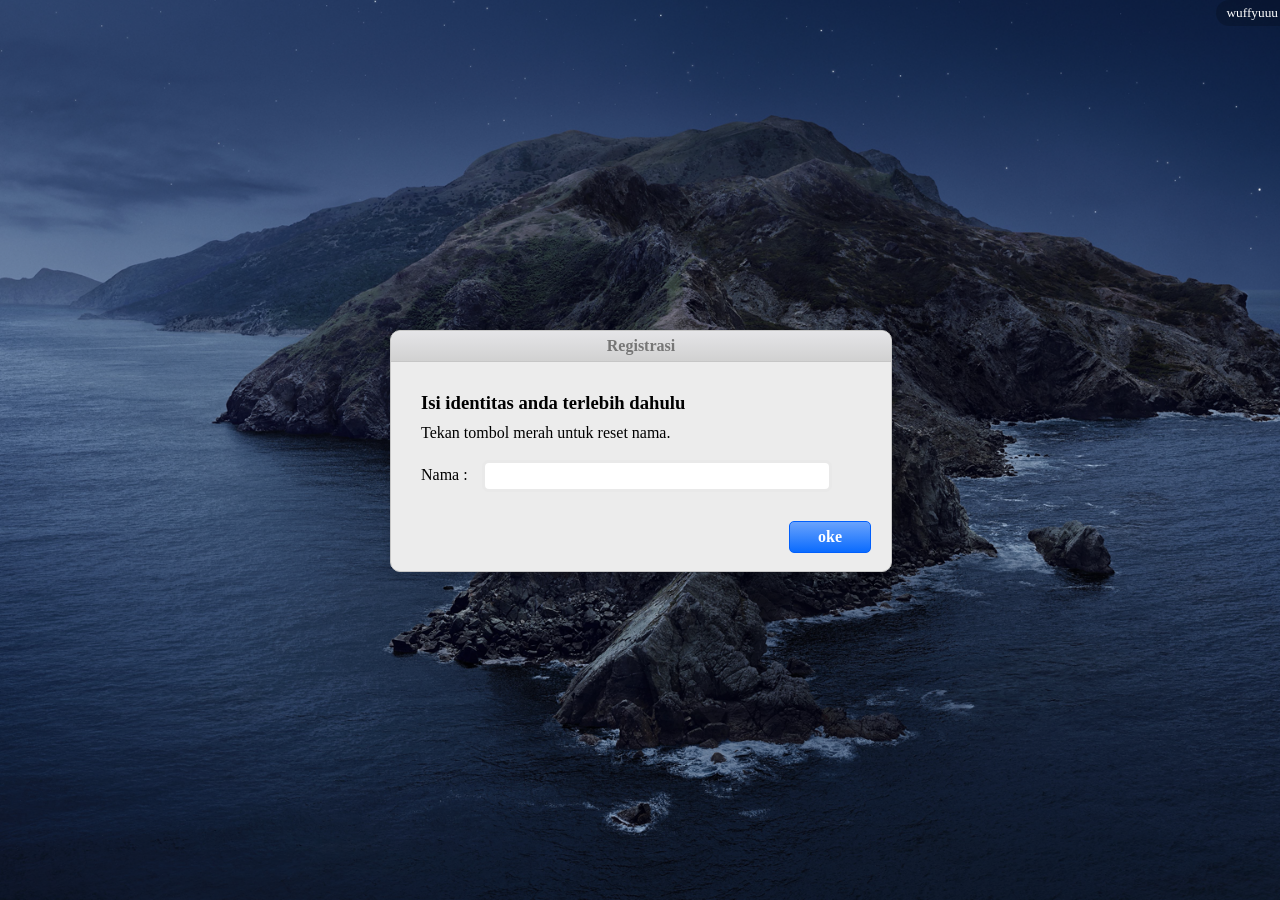
==== index.html @ 9733f5a0 "y y" ====
<!DOCTYPE html>
<html>
	<head>
		<title>Somebody to You</title>
	  	<meta charset="utf-8">
	  	<link rel="icon" href="https://gamepedia.cursecdn.com/minecraft_gamepedia/a/a7/Heart.svg?version=dac1a46352ab4c25ad78a3cef0ceea86">
	  	<meta name="viewport" content="width=device-width, initial-scale=1, user-scalable=no">
	  	<style type="text/css">
/** Regular */
@font-face {
  font-family: "SF Display";
  font-weight: 400;
  src: url("https://sf.abarba.me/SF-UI-Display-Regular.otf");
}
/** Semibold */
@font-face {
  font-family: "SF Display";
  font-weight: 600;
  src: url("https://sf.abarba.me/SF-UI-Display-Semibold.otf");
}

/** Thin */
@font-face {
  font-family: "SF Display";
  font-weight: 300;
  src: url("https://sf.abarba.me/SF-UI-Display-Thin.otf");
}
/** Bold */
@font-face {
  font-family: "SF Display";
  font-weight: 700;
  src: url("https://sf.abarba.me/SF-UI-Display-Bold.otf");
}
	  	*{
	  		font-family: SF Display;
	  		cursor: default;
			-webkit-user-select: none;
			-khtml-user-select: none;
			-moz-user-select: none;
			-ms-user-select: none;
			-o-user-select: none;
			user-select: none;
	  	}
	  	body{
	  		overflow: hidden;
	  		background-image: url();
	  		background-size: 100%;
	  		margin: 0;
	  		padding: 0;
	  	}
	  	.cc{
	  		position: fixed;
	  		color: #FFFFFF;
	  		z-index: 10;
	  		top: 0;
	  		right: 0;
	  		font-size: 10pt;
	  		font-weight: lighter;
	  		background: #00000030;
	  		padding: 5px 2px;
	  		padding-left:10px;
	  		border-radius: 20px 0px 0px 20px;
	  	}
	  	img{
			width: 100vw;
			height: 100vh;
			object-fit: cover;
			position: absolute;
		}
		.preload{
			position: absolute;
			height: 100vh;
			line-height: 100vh;
			width: 100vw;
			background: #000000E0;
			backdrop-filter: blur(10px);
			font-weight: lighter;
			font-size: 20pt;
			z-index: 100;
			text-align: center;
			color: #FFFFFF;
			opacity: 1;
			transition: all ease 1s;
			font-family: monospace;
		}
		.container{
			position: absolute;
			width: 100vw;
			height: 100vh;
		}
		.myoverlay{
			backdrop-filter: blur(7px);
		}
	  	.mywindow{
	  		background: #ECECEC;
	  		position: absolute;
	  		left: calc(50% - 250px);
	  		top: calc(50% - 120px);
	  		font-size: 12pt;
	  		border-radius: 10px;
	  		border: 1px solid #C6C6C6;
	  		box-shadow: 0px 0px 10px #00000020;
	  		
	  	}
	  	.myanimated{
	  		transition: all ease 0.3s;
	  	}
	  	.mycontrol{
	  		position: absolute;
	  		display: inline-block;	
	  		height: 30px;
	  		left: 10px;
	  		padding: 0px 5px;
	  	}
	  	.myheader{
	  		color: #767676;
	  		text-align: center;
	  		font-weight: bold;
	  		display: inline-block;
	  		width: 100%;
	  		height: 30px;
	  		line-height: 30px;
	  		border-radius: 10px 10px 0 0;
	  		background: rgb(209,209,209);
			background: linear-gradient(0deg, rgba(209,209,209,1) 0%, rgba(229,229,232,1) 100%);
			border-bottom: 1px solid #C6C6C6;

	  	}
	  	.myclose, .mymini, .mymax{
	  		display: inline-block;
	  		width: 12px;
	  		height: 12px;
	  		margin-top: 8px;
	  		border-radius: 10px;
	  		margin-right: 2px;
	  	}
	  	.myclose{
	  		background: #FE5D56;
	  		border: 1px solid #EA3E4A;
	  	}
	  	.myclose:hover{
	  		background: #EA3E4A;
	  	}
	  	.mymini{
	  		background: #F6BD28;
	  		border: 1px solid #F8AE1C;
	  	}
	  	.mymini:hover{
	  		background: #F8AE1C;
	  	}
	  	.mymax{
	  		background: #26CD3C;
	  		border: 1px solid #4BBA54;
	  	}
	  	.mymax:hover{
	  		background: #4BBA54;
	  	}
	  	.mybody{
	  		padding: 30px;
	  		padding-bottom: 100px;
	  	}
	  	.mytitle{
	  		font-weight: bold;
	  		font-size: 14pt;
	  		margin-bottom: 10px;
	  	}
	  	.mycontent{

	  	}
	  	.mytext{
	  		width: 350px;
			border-radius: 7px;
			padding: 5px;
			margin-left: 10px;
			box-sizing: border-box;
			border: 3px solid #dcdcdca0;
			-webkit-transition: 0.3s;
			transition: 0.3s;
			outline: none;
	  	}
	  	.mytext:focus{
	  		border: 3px solid rgba(10,107,254,0.5);
	  		/*transform: translateY(-2px);*/
	  	}
	  	.mytext:hover{
	  		cursor: text;
	  	}
	  	.mybutton{
	  		position: absolute;
	  		height: 30px;
	  		line-height: 30px;
	  		bottom: 20px;
	  		right: 20px;
	  	}
	  	.mybuttonyes, .mybuttonno{
	  		display: inline-block;
	  		width: 80px;
	  		background: cyan;
	  		height: 30px;
	  		line-height: 30px;
	  		margin-top: 0px;
	  		text-align: center;
	  		border-radius: 5px;
	  		margin-left: 10px; 
	  		font-weight:  600;
	  	}
	  	.mybuttonyes{
	  		background: rgb(10,107,254);
			background: linear-gradient(0deg, rgba(10,107,254,1) 0%, rgba(106,163,252,1) 100%);
			color: #FFFFFF;
	  		border: 1px solid #015FFC;
	  	}
	  	.mybuttonyes:hover{
	  		background: rgb(10,107,254);
	  	}
	  	.mybuttonno{
	  		background: #FFFFFF;
	  		border: 1px solid #C6C6C6;
	  	}
	  	.mybuttonno:hover{
	  		background: #EDEDED;
	  	}
	  	.myresize{
	  		width: 15px;
			height: 15px;
			position: absolute;
			right: 0;
			bottom: 0;
			cursor: se-resize;
	  	}
	  	.vidcont{
	  		width: 100vw;
	  		height: 100vh;
	  		position: absolute;
	  		display: none;
	  		background: #000000A0;
	  		z-index: 2;
	  	}
	  	.myhide{
	  		display: none;
	  	}
	  	.vidcont:hover{
	  		cursor: none;
	  	}
	  	video:hover{
	  		cursor: none;
	  	}
	  	video{
			position: relative;
			left: 0;
			top: 0;
			opacity: 1;
	  	}
	  	.divvideo{
			width: 688px;
			height: 576px;
			border-radius: 20px;
			overflow: hidden;
			position: relative;
			top: 50%;
			left: 50%;
			transform: translate(-50%,-50%);
			z-index: 10;
	  	}
	  	.myclock{
	  		display: none;
	  		position: absolute;
	  		z-index: 2;
	  		color: #FFFFFF;
	  		text-align: center;
	  		width: calc(100vw - 50px);
	  		padding: 25px;
	  	}
	  	.contjam{
	  		position: absolute;
	  		width: 100%;
	  		top: 50vh;
	  		left: 0;
	  		transform: translateY(-50%);
	  		text-align: center;
	  		margin: 0;
	  		padding: 0;
	  	}
	  	.jam{
	  		position: relative;
	  		font-size: 100px;
	  		font-weight: 300;
	  	}
	  	.tanggal{
	  		position: relative;
	  		font-size: 20px;
	  		margin-top: 15px;
	  	}
	  	.ucapan{
	  		position: relative;
	  		color: #000000;
	  		font-size: 20px;
	  		margin-top: 50px;
	  		background: #EAEAEA90;
	  		left: calc(50% - 220px - 20px);
	  		width: 440px;
	  		padding: 30px 20px;
	  		border-radius: 25px;
	  		transition: all ease 0.3s;
	  	}
	  	.ucapan:active{
	  		transform: scale(1.02);
	  	}
	  	.ucapan:hover, .ucapan *:hover{
	  		cursor: pointer;
	  	}
	  	.ucapan::before{
	  		content: 'ketuk untuk mencari';
	  		font-size: 12pt;
	  		width: 200px;
	  		height: 50px;
	  		line-height: 50px;
	  		left: 50%;
	  		bottom: -80px;
	  		background: #FFFFFFB0;
	  		position: absolute;
	  		z-index: 99;
	  		border-radius: 10px;
	  		transform: translateX(-50%);
	  		opacity: 0;
	  		transition: all ease 0.3s;
	  		pointer-events: none;
	  	}
	  	.ucapan:hover::before{
	  		bottom: -60px;
	  		opacity: 1;
	  	}
	  	.myakun{
	  		color: #FFFFFF;
	  		background: #00000080;
	  		transform: translateY(0px);
	  		width: 200px;
	  		height: 30px;
	  		line-height: 30px;
	  		border-radius: 5px;
	  		display: inline-block;
	  		margin: 3px 2px;
	  		transition: background ease 0.3s;
	  		backdrop-filter: blur(10px);
	  	}
	  	.myakun:hover{
	  		background: #000000E0;
	  		cursor: pointer;
	  	}
	  	#nama *{
	  		transition: all ease 0.3s;
	  	}
	  	#nama:hover{
	  		cursor: default;
	  	}
	  	#nama::before{
	  		content: 'ketuk untuk mengubah';
	  		width: 200px;
	  		height: 50px;
	  		line-height: 50px;
	  		left: 0;
	  		top: 45px;
	  		background: #00000090;
	  		position: absolute;
	  		z-index: 99;
	  		border-radius: 10px;
	  		transition: all ease 0.3s;
	  		opacity: 0;
	  		pointer-events: none;
	  	}
	  	#nama:hover::before{
	  		top: 35px;
	  		opacity: 1;
	  	}
	  	#nama *:hover, #textcari:hover{
	  		cursor: text;
	  		color: #FFFFFFA0;
	  	}
	  	#oke:hover{
	  		background: #FFFFFF30;
	  		cursor: pointer;
	  	}
	  	.tombolcari:hover{
	  		background: rgb(10,107,254);
	  		color: #FFFFFF;
	  	}
	  	.shortcut{
	  		position: fixed;
	  		bottom: 0;
	  		width: 100px;
	  		height: 70px;
	  		line-height: 70px;
	  		background: #FFFFFF10;
	  		margin: 10px;
	  		border-radius: 20px;
	  		cursor: pointer;
	  		transition: transform ease 0.3s;
	  		backdrop-filter: blur(3px);
	  	}
	  	.shortcut:hover{
	  		transform: scale(1.1);
	  		backdrop-filter: blur(5px);
	  	}
	  	.shortcut:active{
	  		transform: scale(0.9);
	  		backdrop-filter: blur(5px);
	  	}
	  	.kiri{
	  		left: 0;
	  	}
	  	.kanan{
	  		right: 0;
	  	}
	  </style>
	</head>
	<body onload="init()">
		<audio id="myAudio">
			<source src="music.mp3" type="audio/mpeg">
			Your browser does not support the audio element.
		</audio>
		<audio id="myOpening">
			<source src="opening.mp3" type="audio/mpeg">
			Your browser does not support the audio element.
		</audio>
		<div class="preload">PLEASE WAIT</div>
		<div class="vidcont myoverlay">
			<div class="divvideo">
				<video id="myVideo" width="100%" height="100%">
				  <source src="video.mp4" type="video/mp4">
				  Your browser doe`s not support HTML5 video.
				</video>
			</div>
		</div>
		<img src="wp2.png">
		<div class="container">
			<div class="myclock">
				<div class="myakun" id="nama">
					<span id="spannama3" onclick="gantinama()"></span>
				</div>
				<div class="myakun" onclick="kembali()">Kembali</div>
				<div class="myakun" onclick="reverse()">Reset</div>
				<div class="contjam">
					<div class="jam">-:-</div>
					<div class="tanggal">-</div>
					<div class="ucapan myoverlay" onclick="carigoogle()"><span id="spannama2"></span></div>	
				</div>
				<div class="shortcut kanan" onclick="toggleFullscreen()">fullscreen</div>
				<div class="shortcut kiri" onclick="wpblur()">blur</div>
			</div>
			<div class="mywindow" id="myform" style="width: 500px; height: 240px">
				<div class="myheader">
					Registrasi
				</div>
				<div class="mybody">
					<div class="mytitle">
						Isi identitas anda terlebih dahulu
					</div>
					<div class="mycontent">
						Tekan tombol merah untuk reset nama.<br><br>
						Nama :
						<input class="mytext" type="text" id="mynama" name="nama">
					</div>
					<div class="mybutton">
						<div class="mybuttonyes" onclick="mywrite()">oke</div>
					</div>
				</div>	
			</div>
			<div class="mywindow myanimated myhide" id="mywindow" style="width: 500px; height: 240px">
				<div class="mycontrol">
					<div class="myclose" onclick="reverse()"></div>
					<div class="mymini"></div>
					<div class="mymax"></div>
				</div>
				<div class="myheader" id="mywindowheader">
					halo <span id="spannama"></span>
				</div>
				<div class="mybody">
					<div class="mytitle">
						Aku sejak lama suka padamu.
					</div>
					<div class="mycontent">
						Maukah kau menjadi orang yang selalu ada disisiku, yang selalu ada disaat senang ataupun susah, yang selalu ada sampai akhir hayatku?
					</div>
					<div class="mybutton">
						<div class="mybuttonno" onmouseover="move()" onclick="move2()" >tidak</div>
						<div class="mybuttonyes" onclick="playVid()">iya</div>
					</div>
				</div>
				<div class="myresize"></div>
			</div>
		</div>
		<script src="https://ajax.googleapis.com/ajax/libs/jquery/3.4.1/jquery.min.js"></script>
	  	<script type="text/javascript">
	  		/*

			referensi

	  		https://www.w3schools.com/howto/howto_js_draggable.asp
	  		https://stackoverflow.com/questions/2310734/how-to-make-html-text-unselectable
	  		http://stackoverflow.com/questions/8960193/how-to-make-html-element-resizable-using-pure-javascript/33523184

	  		*/
	  		namaku=localStorage.getItem("nama");
			blur="true"; 
			$(window).on('load',function(){
				$('.preload').css('background','#00000000').css('color','#FFFFFF00').css('backdrop-filter','blur(0px)').text('SELESAI').css('z-index','-2');
			});
	  		function init(){
	  			startTime();
	  			stopOpening();
	  			add='<div class="cc">wuffyuuu';
	  			$('body').append(add);
	  			if(localStorage.getItem("nama") != null && localStorage.getItem("checked") == "yoi"){
		  			namaku=localStorage.getItem("nama");
		  			myclock();
		  		}else if(localStorage.getItem("nama") != null){
		  			mystart();
		  		}
		  		if(localStorage.getItem("blur")=="false"){
		  			wpblur();
		  		}

	  		}
	  		$('img').on('dragstart', function(event) { event.preventDefault(); });
	  		dragElement(document.getElementById("mywindow"));
			function dragElement(elmnt) {
			  var pos1 = 0, pos2 = 0, pos3 = 0, pos4 = 0;
			  if (document.getElementById(elmnt.id + "header")) {
			    document.getElementById(elmnt.id + "header").onmousedown = dragMouseDown;
			  } else {
			    elmnt.onmousedown = dragMouseDown;
			  }

			  function dragMouseDown(e) {
			    animasi();
			    e = e || window.event;
			    e.preventDefault();
			    pos3 = e.clientX;
			    pos4 = e.clientY;
			    document.onmouseup = closeDragElement;
			    document.onmousemove = elementDrag;
			  }

			  function elementDrag(e) {
			    e = e || window.event;
			    e.preventDefault();
			    pos1 = pos3 - e.clientX;
			    pos2 = pos4 - e.clientY;
			    pos3 = e.clientX;
			    pos4 = e.clientY;
			    elmnt.style.top = (elmnt.offsetTop - pos2) + "px";
			    elmnt.style.left = (elmnt.offsetLeft - pos1) + "px";
			  }

			  function closeDragElement() {
			    document.onmouseup = null;
			    document.onmousemove = null;
			    animasi();
			  }
			}

			var mywindow = document.querySelector('#mywindow');
			var myresize = document.querySelector('.myresize');
			myresize.addEventListener('mousedown', initDrag, false);
			var startX, startY, startWidth, startHeight;
			function initDrag(e) {
			   startX = e.clientX;
			   startY = e.clientY;
			   startWidth = parseInt(document.defaultView.getComputedStyle(mywindow).width, 10);
			   startHeight = parseInt(document.defaultView.getComputedStyle(mywindow).height, 10);
			   document.documentElement.addEventListener('mousemove', doDrag, false);
			   document.documentElement.addEventListener('mouseup', stopDrag, false);
			}

			function doDrag(e) {
			   mywindow.style.width = (startWidth + e.clientX - startX) + 'px';
			   mywindow.style.height = (startHeight + e.clientY - startY) + 'px';
			    animasi();
			}

			function stopDrag(e) {
			    document.documentElement.removeEventListener('mousemove', doDrag, false);
			    document.documentElement.removeEventListener('mouseup', stopDrag, false);
			    animasi();
			}
			var elem = document.documentElement;
			function openFullscreen() {
			  if (elem.requestFullscreen) {
			    elem.requestFullscreen();
			  } else if (elem.mozRequestFullScreen) { /* Firefox */
			    elem.mozRequestFullScreen();
			  } else if (elem.webkitRequestFullscreen) { /* Chrome, Safari & Opera */
			    elem.webkitRequestFullscreen();
			  } else if (elem.msRequestFullscreen) { /* IE/Edge */
			    elem.msRequestFullscreen();
			  }
			}
			function move(){
				kali=20;
				addanimation();
				random1=(mywindow.offsetTop+(Math.floor(Math.random() * 10)-5)*kali);
				random2=(mywindow.offsetLeft+(Math.floor(Math.random() * 10)-5)*kali);
				if(random1>0 && random1<33)random1=33+20;
				if(random1<0 && random1>-33)random1=-33-20;
				if(random2>0 && random2<83)random2=83+20;
				if(random2<0 && random2>-83)random2=-83-20;
				if(random1==0 && random2==0)random1=-100;
				mywindow.style.top  = random1 + 'px';
				mywindow.style.left = random2 + 'px';
				if(random1<0 || ((random1+mywindow.clientHeight)>window.innerHeight)){
					mywindow.style.top = "calc(50% - "+mywindow.clientHeight/2+"px)";
				}
				if(random2<0  || ((random2+mywindow.clientWidth)>window.innerWidth)){
					mywindow.style.left = "calc(50% - "+mywindow.clientWidth/2+"px)";
				}
			}
			function move2(){
				kali=50;
				addanimation();
				random1=(mywindow.offsetTop+(Math.floor(Math.random() * 10)-5)*kali);
				random2=(mywindow.offsetLeft+(Math.floor(Math.random() * 10)-5)*kali);
				if(random1>0 && random1<33)random1=33+20;
				if(random1<0 && random1>-33)random1=-33-20;
				if(random2>0 && random2<83)random2=83+20;
				if(random2<0 && random2>-83)random2=-83-20;
				if(random1==0 && random2==0)random1=-100;
				mywindow.style.top  = random1 + 'px';
				mywindow.style.left = random2 + 'px';
				if(random1<0 || ((random1+mywindow.clientHeight)>window.innerHeight)){
					mywindow.style.top = "calc(50% - "+mywindow.clientHeight/2+"px)";
				}
				if(random2<0  || ((random2+mywindow.clientWidth)>window.innerWidth)){
					mywindow.style.left = "calc(50% - "+mywindow.clientWidth/2+"px)";
				}
			}
			function addanimation(){
			   var element = document.getElementById("mywindow");
			   element.classList.add("myanimated");
			}
			function animasi() {
			   var element = document.getElementById("mywindow");
			   element.classList.toggle("myanimated");
			}
			var vid = document.getElementById("myVideo"); 
			function playVid() { 
				stopOpening();
				openFullscreen();
				$('#myVideo').show();
				$('.vidcont').fadeIn();
				localStorage.setItem("checked", "yoi");
				$('#mywindow').fadeOut(300);
			  	vid.play(); 
			} 
			vid.onended = function() {
				playAudio();
			    $('.vidcont').fadeOut();
			    myclock();
			}
			function capital_letter(str) 
			{
				if (!str){
					str='noname';
				}
			    str = str.split(" ");
			    for (var i = 0, x = str.length; i < x; i++) {
			        str[i] = str[i][0].toUpperCase() + str[i].substr(1);
			    }
			    return str.join(" ").substr(0, 20);
			}
			function mywrite(){
				openFullscreen();
				playOpening();
				nama = $('#mynama').val();
				$('#mynama').val('');
				nama = capital_letter(nama);
				localStorage.setItem("nama", nama);
				namaku=localStorage.getItem("nama");
				mystart();
			}
			function mystart(){
				$('#spannama').text(localStorage.getItem("nama"));
				$('#myform').hide();
				$('#mywindow').show();
				resetposisi();
			}
			function reverse(){
				stopOpening();
				$('#myform').fadeIn();
				$('#mywindow').hide();
				$('.myclock').hide();
				if(blur=="false"){
					wpblur();
				}
				localStorage.clear();
			}
			function kembali(){
				stopOpening();
				localStorage.removeItem("checked");
				if(blur=="false"){
					wpblur();
				}
				$('#myform').hide();
				$('#mywindow').fadeIn();
				$('.myclock').hide();
			}
			function gantinama(){
				nama=$('#spannama3').text();
				$("#nama *").remove();
				$("#nama").append("<input type='text' id='textnama' value='"+nama+"' style='background:#00000000; color:#FFF; outline: none; box-sizing:border-box; border: 0px solid #000;' placeholder='nama' autofocus></input><span id='oke' style='transition: all ease 0.3s; border-radius:5px; width:30px; height:25px; margin-top:2.5px; line-height:25px; position:absolute; right:3px;' onclick='gantinamaok()'>oke</span>");
				textnama=document.querySelector('#textnama');
				textnama.autofocus = true;
				textnama.setSelectionRange(0, textnama.value.length);
				textnama.addEventListener('keypress', function (e) {
				    if (e.key === 'Enter') {
				      gantinamaok();
				    }
				});
			}
			function gantinamaok(){
				textnama=document.querySelector('#textnama');
				textnama.autofocus = false;
				nama=$('#textnama').val();
				nama = capital_letter(nama);
				localStorage.setItem("nama", nama);
				$("#nama *").remove();
				$("#nama").append('<span id="spannama3" onclick="gantinama()">'+localStorage.getItem("nama")+'</span>')
			}
			cari=true;
			selesai=false;
			function carigoogle(){
				if (cari){
					cari=false;
					selesai=false;
					$('.ucapan').text('');
					$('.ucapan *').remove();
					$(".ucapan").append("<input type='text' id='textcari' style='background:#00000000; width:300px; transform:translateX(-70px); color:#000; outline: none; box-sizing:border-box; border: 0px solid #000; font-size:20px' placeholder='cari di sini' autofocus></input><span class='tombolcari'; style='transition: all ease 0.3s; border-radius:10px; width:60px; height:50px; top:calc(50% - 25px); right:90px; line-height:50px; position:absolute;' onclick='cariok()'>cari</span><span class='tombolcari'; style='transition: all ease 0.3s; border-radius:10px; width:60px; height:50px; top:calc(50% - 25px); right:20px; line-height:50px; position:absolute;' onclick='caribatal()'>batal</span>");
					document.querySelector('#textcari').addEventListener('keyup', function (e) {
					    if (e.key === 'Enter') {
				      		cariok();
					    }
					    if(e.key === "Escape") {
					    	caribatal();
					    }
					});
					document.querySelector('body').addEventListener('keyup', function (e) {
					    if(e.key === "Escape") {
					    	caribatal();
					    }
					});
				}
				if(selesai){
					cari=true;
				}
			}
			function cariok(){
				window.open("https://www.google.com/search?q="+$('#textcari').val());
				caribatal();
			}
			function caribatal(){
				$('.ucapan *').remove();
				$(".ucapan").append('<span id="spannama2"></span>');
				var today = new Date();
				var h = today.getHours();
				if(h>23)tulis('malam','seharusnya kamu sudah tidur');
				else if(h>19)tulis('malam','waktunya mengisi energi');
				else if(h>18)tulis('petang','selamat menikmati senja');
				else if(h>14)tulis('sore','selamat menjalani hari');
				else if(h>13)tulis('siang','tetap semangat')
				else if(h>9)tulis('siang','selamat bekerja')
				else if(h>4)tulis('pagi','selamat beraktivitas');
				else tulis('malam','seharusnya kamu sudah tidur');
				selesai=true;
			}
			function resetposisi(){
				mywindow.style.top = "calc(50% - "+mywindow.clientHeight/2+"px)";
				mywindow.style.left = "calc(50% - "+mywindow.clientWidth/2+"px)";
			}
			document.querySelector('#mynama').addEventListener('keypress', function (e) {
			    if (e.key === 'Enter') {
			      mywrite();
			    }
			});
			function myclock(){
				$('#spannama3').text(localStorage.getItem("nama"));
				localStorage.setItem("checked", "yoi");
				$('#myform').hide();
				$('#mywindow').hide();
				$('#myVideo').hide();
				$('.myclock').show();
			}
			jalan=false;
			function startTime(){
				var today = new Date();
				var h = today.getHours();
				var m = today.getMinutes();
				var s = today.getSeconds();
				h = checkTime(h);
				m = checkTime(m);
				s = checkTime(s);
				document.querySelector('.jam').innerHTML =	h + ":" + m;
				var t = setTimeout(startTime, 500);
				mytanggal();
				if(cari){
					if(h>23)tulis('malam','seharusnya kamu sudah tidur');
					else if(h>18)tulis('malam','waktunya mengisi energi');
					else if(h>17)tulis('petang','selamat menikmati senja');
					else if(h>14)tulis('sore','selamat menjalani hari');
					else if(h>13)tulis('siang','tetap semangat')
					else if(h>9)tulis('siang','selamat bekerja')
					else if(h>4)tulis('pagi','selamat beraktivitas');
					else tulis('malam','seharusnya kamu sudah tidur');
					if(h>18)     document.querySelector('img').src="wp1.png";
					else if(h>4) document.querySelector('img').src="wp2.png";
					else         document.querySelector('img').src="wp1.png";
				}
				if(window.btoa($('.cc').text())!='d3VmZnl1dXU='){
					if(jalan) $('.container').remove();
					if(jalan) $('img').remove();
					jalan=true;
				}
			}
			function tulis(waktu,ucapan){
				$("#spannama2").text('Selamat '+waktu+' '+localStorage.getItem("nama")+', '+ucapan+'.');
			}
			function checkTime(i) {
				if (i < 10) {i = "0" + i};
				return i;
			}
			var elem = document.documentElement;
			fs=false;
			function openFullscreen() {
				fs=true;
				if (elem.requestFullscreen) {
					elem.requestFullscreen();
				} else if (elem.mozRequestFullScreen) { /* Firefox */
					elem.mozRequestFullScreen();
				} else if (elem.webkitRequestFullscreen) { /* Chrome, Safari & Opera */
					elem.webkitRequestFullscreen();
				} else if (elem.msRequestFullscreen) { /* IE/Edge */
					elem.msRequestFullscreen();
				}
			}
			function toggleFullscreen() {
				if( window.innerHeight == screen.height){
				    fs=true;
				}
				else{
					fs=false;
				}
				if(fs){
					fs=false;
					if (document.exitFullscreen) {
						document.exitFullscreen();
					} else if (document.mozCancelFullScreen) {
						document.mozCancelFullScreen();
					} else if (document.webkitExitFullscreen) {
						document.webkitExitFullscreen();
					} else if (document.msExitFullscreen) {
						document.msExitFullscreen();
					}
				}
				else{
					openFullscreen();
				}
			  
			}
			function mytanggal(){
				var hari = ['Minggu', 'Senin', 'Selasa', 'Rabu', 'Kamis', 'Jumat', 'Sabtu'];
				var bulan = ['Januari', 'Februari', 'Maret', 'April', 'Mei', 'Juni', 'Juli', 'Agustus', 'September', 'Oktober', 'Nopember', 'Desember'];
				var d = new Date();
				var dayName = hari[d.getDay()];
				var monthName = bulan[d.getMonth()];
				tanggal=(dayName+', '+d.getDate()+' '+monthName);
				$('.tanggal').text(tanggal);
			}
			function wpblur(){
				$('.container').toggleClass("myoverlay");
				localStorage.setItem("blur", blur);
				if(blur=="true"){
					blur="false";
				}
				else{
					blur="true";
				}
			}
			function playAudio() { 
				var x = document.getElementById("myAudio"); 
				x.volume = 0.15;
				x.play(); 
			}
			function playOpening() { 
				var x = document.getElementById("myOpening"); 
				x.volume = 0.3;
				x.play(); 
				x.addEventListener("ended",function() {
					stopOpening();
				});
			}
			function stopOpening(){
				var x = document.getElementById("myOpening"); 
				x.pause();
				x.currentTime = 0;
				var x = document.getElementById("myAudio"); 
				x.pause();
				x.currentTime = 0;
			}
	  	</script>
	</body>
</html>
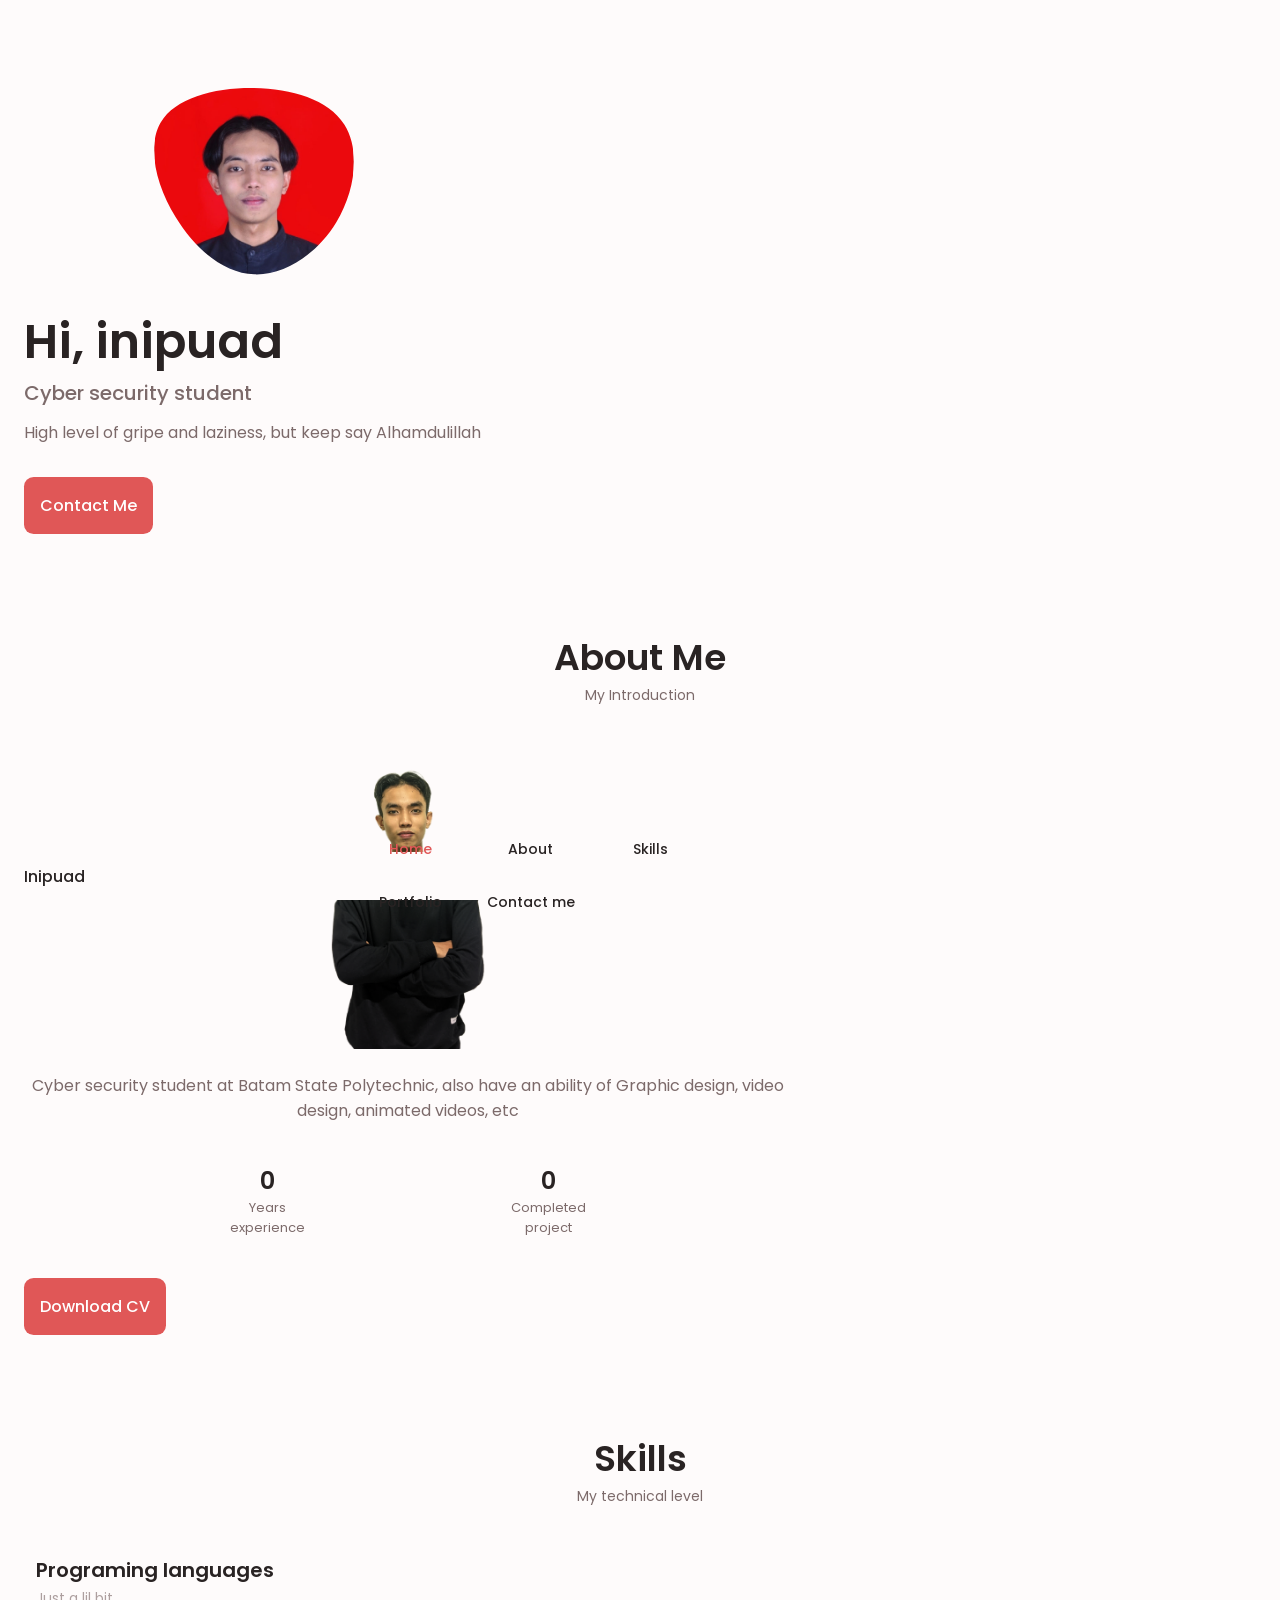
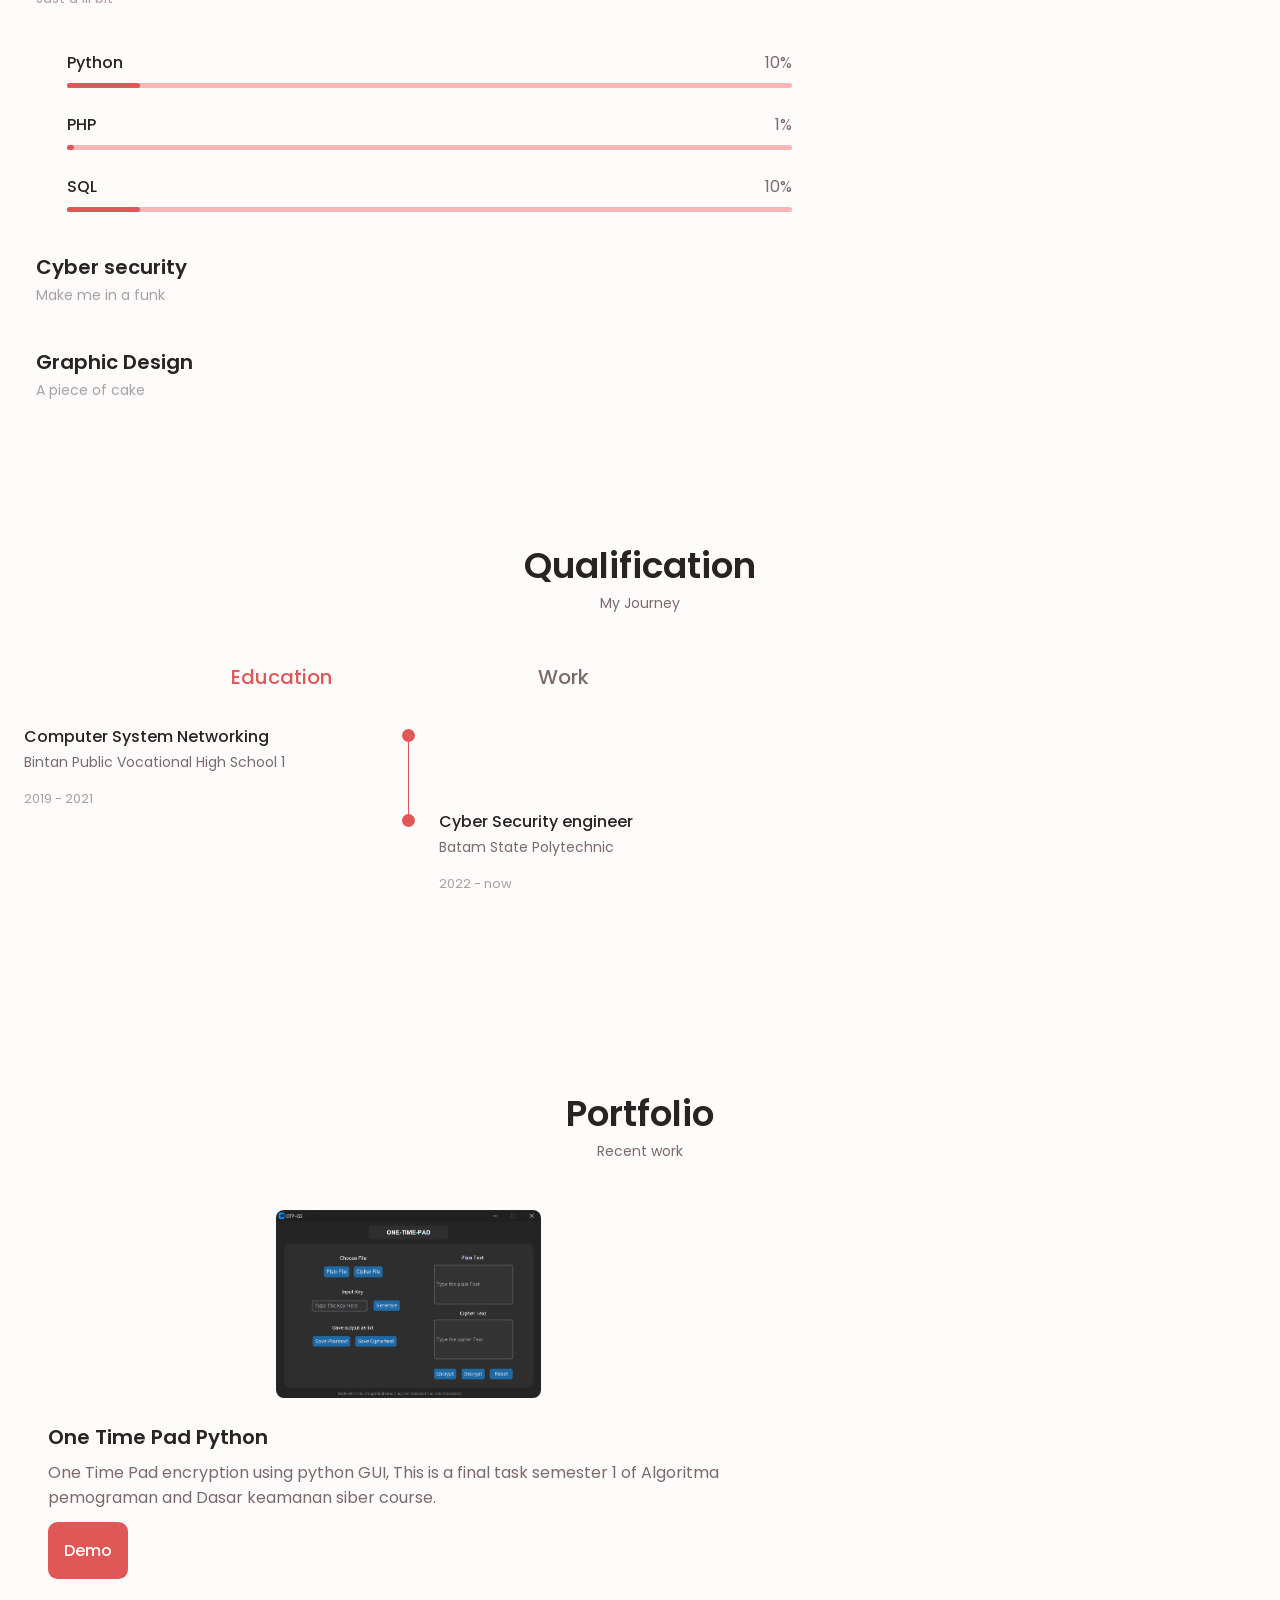
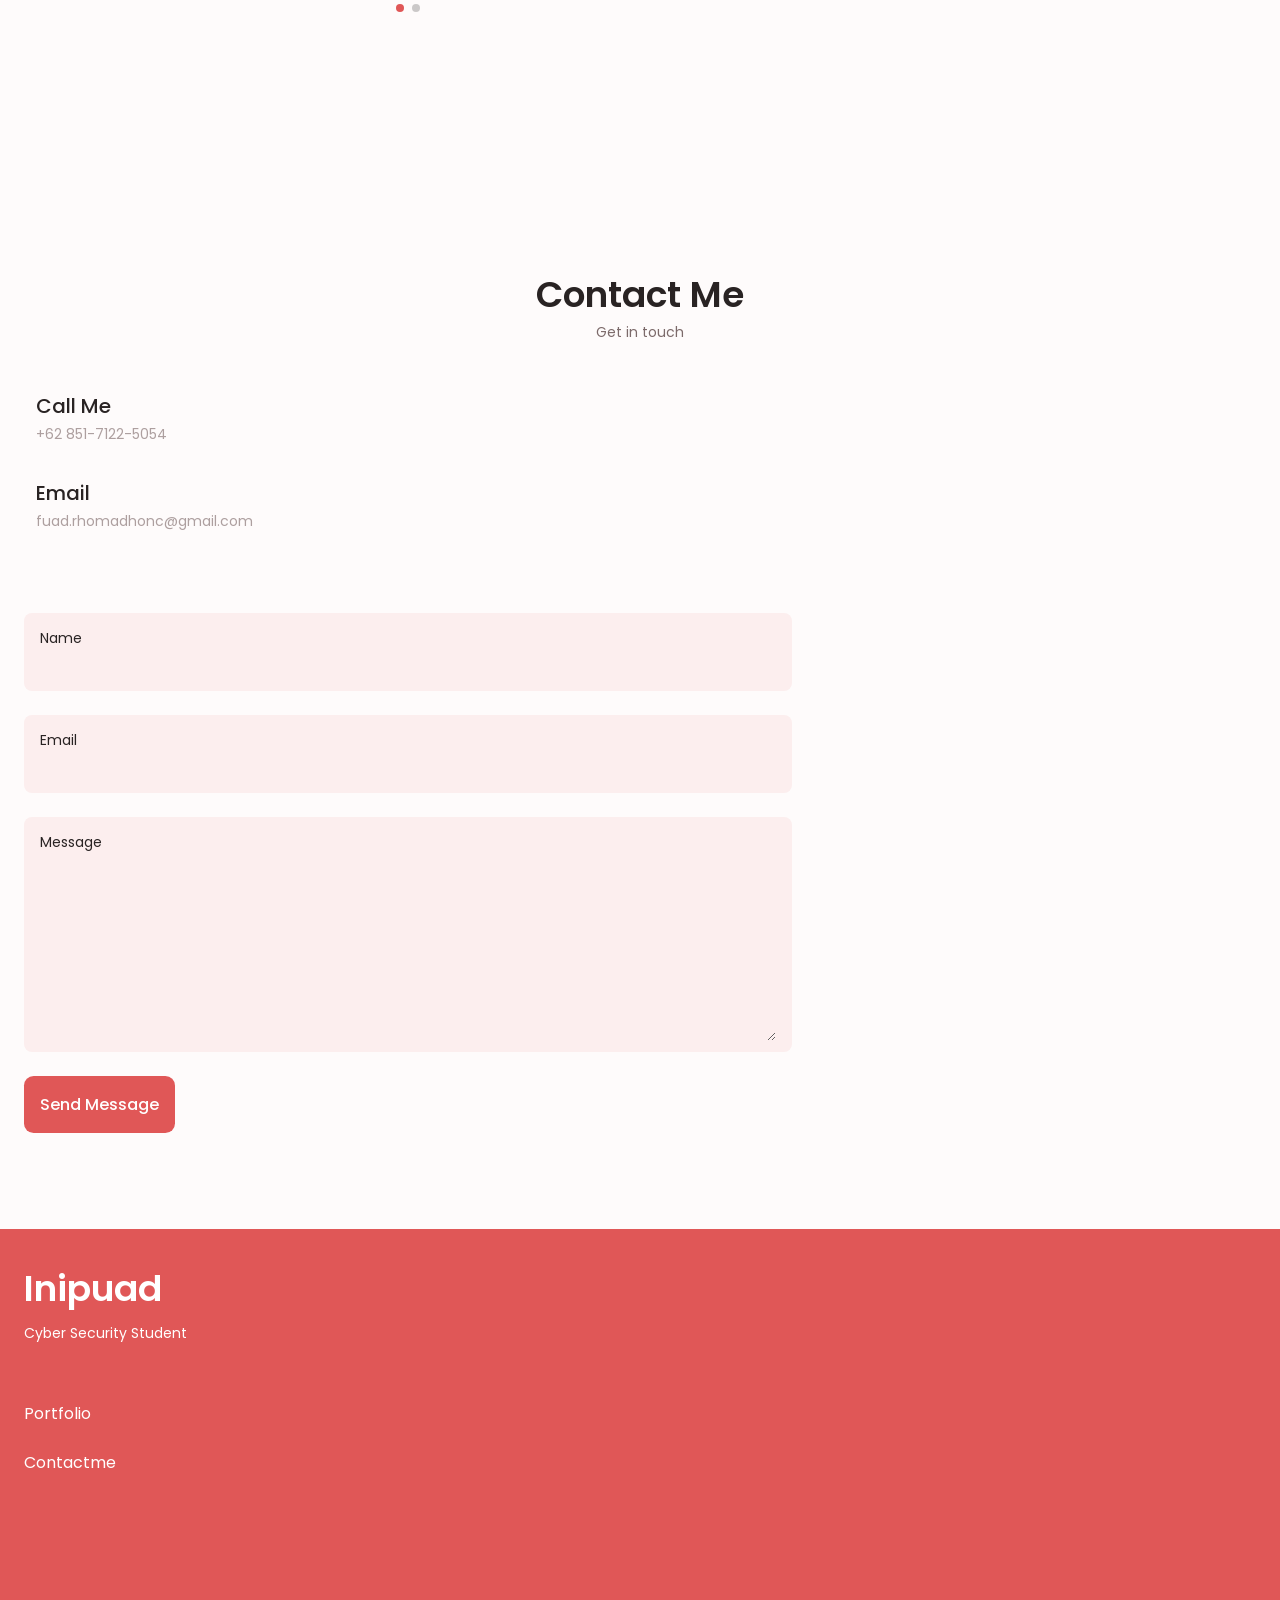
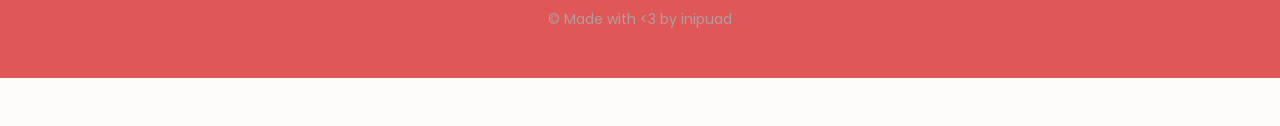
==== commit dc96acf7: "baru baru" ====
--- a/index.html
+++ b/index.html
@@ -1,909 +1,563 @@
 <!DOCTYPE html>
-<html>
-	<head>
-		<title>Somebody to You</title>
-	  	<meta charset="utf-8">
-	  	<link rel="icon" href="https://gamepedia.cursecdn.com/minecraft_gamepedia/a/a7/Heart.svg?version=dac1a46352ab4c25ad78a3cef0ceea86">
-	  	<meta name="viewport" content="width=device-width, initial-scale=1, user-scalable=no">
-	  	<style type="text/css">
-/** Regular */
-@font-face {
-  font-family: "SF Display";
-  font-weight: 400;
-  src: url("https://sf.abarba.me/SF-UI-Display-Regular.otf");
-}
-/** Semibold */
-@font-face {
-  font-family: "SF Display";
-  font-weight: 600;
-  src: url("https://sf.abarba.me/SF-UI-Display-Semibold.otf");
-}
-
-/** Thin */
-@font-face {
-  font-family: "SF Display";
-  font-weight: 300;
-  src: url("https://sf.abarba.me/SF-UI-Display-Thin.otf");
-}
-/** Bold */
-@font-face {
-  font-family: "SF Display";
-  font-weight: 700;
-  src: url("https://sf.abarba.me/SF-UI-Display-Bold.otf");
-}
-	  	*{
-	  		font-family: SF Display;
-	  		cursor: default;
-			-webkit-user-select: none;
-			-khtml-user-select: none;
-			-moz-user-select: none;
-			-ms-user-select: none;
-			-o-user-select: none;
-			user-select: none;
-	  	}
-	  	body{
-	  		overflow: hidden;
-	  		background-image: url();
-	  		background-size: 100%;
-	  		margin: 0;
-	  		padding: 0;
-	  	}
-	  	.cc{
-	  		position: fixed;
-	  		color: #FFFFFF;
-	  		z-index: 10;
-	  		top: 0;
-	  		right: 0;
-	  		font-size: 10pt;
-	  		font-weight: lighter;
-	  		background: #00000030;
-	  		padding: 5px 2px;
-	  		padding-left:10px;
-	  		border-radius: 20px 0px 0px 20px;
-	  	}
-	  	img{
-			width: 100vw;
-			height: 100vh;
-			object-fit: cover;
-			position: absolute;
-		}
-		.preload{
-			position: absolute;
-			height: 100vh;
-			line-height: 100vh;
-			width: 100vw;
-			background: #000000E0;
-			backdrop-filter: blur(10px);
-			font-weight: lighter;
-			font-size: 20pt;
-			z-index: 100;
-			text-align: center;
-			color: #FFFFFF;
-			opacity: 1;
-			transition: all ease 1s;
-			font-family: monospace;
-		}
-		.container{
-			position: absolute;
-			width: 100vw;
-			height: 100vh;
-		}
-		.myoverlay{
-			backdrop-filter: blur(7px);
-		}
-	  	.mywindow{
-	  		background: #ECECEC;
-	  		position: absolute;
-	  		left: calc(50% - 250px);
-	  		top: calc(50% - 120px);
-	  		font-size: 12pt;
-	  		border-radius: 10px;
-	  		border: 1px solid #C6C6C6;
-	  		box-shadow: 0px 0px 10px #00000020;
-	  		
-	  	}
-	  	.myanimated{
-	  		transition: all ease 0.3s;
-	  	}
-	  	.mycontrol{
-	  		position: absolute;
-	  		display: inline-block;	
-	  		height: 30px;
-	  		left: 10px;
-	  		padding: 0px 5px;
-	  	}
-	  	.myheader{
-	  		color: #767676;
-	  		text-align: center;
-	  		font-weight: bold;
-	  		display: inline-block;
-	  		width: 100%;
-	  		height: 30px;
-	  		line-height: 30px;
-	  		border-radius: 10px 10px 0 0;
-	  		background: rgb(209,209,209);
-			background: linear-gradient(0deg, rgba(209,209,209,1) 0%, rgba(229,229,232,1) 100%);
-			border-bottom: 1px solid #C6C6C6;
-
-	  	}
-	  	.myclose, .mymini, .mymax{
-	  		display: inline-block;
-	  		width: 12px;
-	  		height: 12px;
-	  		margin-top: 8px;
-	  		border-radius: 10px;
-	  		margin-right: 2px;
-	  	}
-	  	.myclose{
-	  		background: #FE5D56;
-	  		border: 1px solid #EA3E4A;
-	  	}
-	  	.myclose:hover{
-	  		background: #EA3E4A;
-	  	}
-	  	.mymini{
-	  		background: #F6BD28;
-	  		border: 1px solid #F8AE1C;
-	  	}
-	  	.mymini:hover{
-	  		background: #F8AE1C;
-	  	}
-	  	.mymax{
-	  		background: #26CD3C;
-	  		border: 1px solid #4BBA54;
-	  	}
-	  	.mymax:hover{
-	  		background: #4BBA54;
-	  	}
-	  	.mybody{
-	  		padding: 30px;
-	  		padding-bottom: 100px;
-	  	}
-	  	.mytitle{
-	  		font-weight: bold;
-	  		font-size: 14pt;
-	  		margin-bottom: 10px;
-	  	}
-	  	.mycontent{
-
-	  	}
-	  	.mytext{
-	  		width: 350px;
-			border-radius: 7px;
-			padding: 5px;
-			margin-left: 10px;
-			box-sizing: border-box;
-			border: 3px solid #dcdcdca0;
-			-webkit-transition: 0.3s;
-			transition: 0.3s;
-			outline: none;
-	  	}
-	  	.mytext:focus{
-	  		border: 3px solid rgba(10,107,254,0.5);
-	  		/*transform: translateY(-2px);*/
-	  	}
-	  	.mytext:hover{
-	  		cursor: text;
-	  	}
-	  	.mybutton{
-	  		position: absolute;
-	  		height: 30px;
-	  		line-height: 30px;
-	  		bottom: 20px;
-	  		right: 20px;
-	  	}
-	  	.mybuttonyes, .mybuttonno{
-	  		display: inline-block;
-	  		width: 80px;
-	  		background: cyan;
-	  		height: 30px;
-	  		line-height: 30px;
-	  		margin-top: 0px;
-	  		text-align: center;
-	  		border-radius: 5px;
-	  		margin-left: 10px; 
-	  		font-weight:  600;
-	  	}
-	  	.mybuttonyes{
-	  		background: rgb(10,107,254);
-			background: linear-gradient(0deg, rgba(10,107,254,1) 0%, rgba(106,163,252,1) 100%);
-			color: #FFFFFF;
-	  		border: 1px solid #015FFC;
-	  	}
-	  	.mybuttonyes:hover{
-	  		background: rgb(10,107,254);
-	  	}
-	  	.mybuttonno{
-	  		background: #FFFFFF;
-	  		border: 1px solid #C6C6C6;
-	  	}
-	  	.mybuttonno:hover{
-	  		background: #EDEDED;
-	  	}
-	  	.myresize{
-	  		width: 15px;
-			height: 15px;
-			position: absolute;
-			right: 0;
-			bottom: 0;
-			cursor: se-resize;
-	  	}
-	  	.vidcont{
-	  		width: 100vw;
-	  		height: 100vh;
-	  		position: absolute;
-	  		display: none;
-	  		background: #000000A0;
-	  		z-index: 2;
-	  	}
-	  	.myhide{
-	  		display: none;
-	  	}
-	  	.vidcont:hover{
-	  		cursor: none;
-	  	}
-	  	video:hover{
-	  		cursor: none;
-	  	}
-	  	video{
-			position: relative;
-			left: 0;
-			top: 0;
-			opacity: 1;
-	  	}
-	  	.divvideo{
-			width: 688px;
-			height: 576px;
-			border-radius: 20px;
-			overflow: hidden;
-			position: relative;
-			top: 50%;
-			left: 50%;
-			transform: translate(-50%,-50%);
-			z-index: 10;
-	  	}
-	  	.myclock{
-	  		display: none;
-	  		position: absolute;
-	  		z-index: 2;
-	  		color: #FFFFFF;
-	  		text-align: center;
-	  		width: calc(100vw - 50px);
-	  		padding: 25px;
-	  	}
-	  	.contjam{
-	  		position: absolute;
-	  		width: 100%;
-	  		top: 50vh;
-	  		left: 0;
-	  		transform: translateY(-50%);
-	  		text-align: center;
-	  		margin: 0;
-	  		padding: 0;
-	  	}
-	  	.jam{
-	  		position: relative;
-	  		font-size: 100px;
-	  		font-weight: 300;
-	  	}
-	  	.tanggal{
-	  		position: relative;
-	  		font-size: 20px;
-	  		margin-top: 15px;
-	  	}
-	  	.ucapan{
-	  		position: relative;
-	  		color: #000000;
-	  		font-size: 20px;
-	  		margin-top: 50px;
-	  		background: #EAEAEA90;
-	  		left: calc(50% - 220px - 20px);
-	  		width: 440px;
-	  		padding: 30px 20px;
-	  		border-radius: 25px;
-	  		transition: all ease 0.3s;
-	  	}
-	  	.ucapan:active{
-	  		transform: scale(1.02);
-	  	}
-	  	.ucapan:hover, .ucapan *:hover{
-	  		cursor: pointer;
-	  	}
-	  	.ucapan::before{
-	  		content: 'ketuk untuk mencari';
-	  		font-size: 12pt;
-	  		width: 200px;
-	  		height: 50px;
-	  		line-height: 50px;
-	  		left: 50%;
-	  		bottom: -80px;
-	  		background: #FFFFFFB0;
-	  		position: absolute;
-	  		z-index: 99;
-	  		border-radius: 10px;
-	  		transform: translateX(-50%);
-	  		opacity: 0;
-	  		transition: all ease 0.3s;
-	  		pointer-events: none;
-	  	}
-	  	.ucapan:hover::before{
-	  		bottom: -60px;
-	  		opacity: 1;
-	  	}
-	  	.myakun{
-	  		color: #FFFFFF;
-	  		background: #00000080;
-	  		transform: translateY(0px);
-	  		width: 200px;
-	  		height: 30px;
-	  		line-height: 30px;
-	  		border-radius: 5px;
-	  		display: inline-block;
-	  		margin: 3px 2px;
-	  		transition: background ease 0.3s;
-	  		backdrop-filter: blur(10px);
-	  	}
-	  	.myakun:hover{
-	  		background: #000000E0;
-	  		cursor: pointer;
-	  	}
-	  	#nama *{
-	  		transition: all ease 0.3s;
-	  	}
-	  	#nama:hover{
-	  		cursor: default;
-	  	}
-	  	#nama::before{
-	  		content: 'ketuk untuk mengubah';
-	  		width: 200px;
-	  		height: 50px;
-	  		line-height: 50px;
-	  		left: 0;
-	  		top: 45px;
-	  		background: #00000090;
-	  		position: absolute;
-	  		z-index: 99;
-	  		border-radius: 10px;
-	  		transition: all ease 0.3s;
-	  		opacity: 0;
-	  		pointer-events: none;
-	  	}
-	  	#nama:hover::before{
-	  		top: 35px;
-	  		opacity: 1;
-	  	}
-	  	#nama *:hover, #textcari:hover{
-	  		cursor: text;
-	  		color: #FFFFFFA0;
-	  	}
-	  	#oke:hover{
-	  		background: #FFFFFF30;
-	  		cursor: pointer;
-	  	}
-	  	.tombolcari:hover{
-	  		background: rgb(10,107,254);
-	  		color: #FFFFFF;
-	  	}
-	  	.shortcut{
-	  		position: fixed;
-	  		bottom: 0;
-	  		width: 100px;
-	  		height: 70px;
-	  		line-height: 70px;
-	  		background: #FFFFFF10;
-	  		margin: 10px;
-	  		border-radius: 20px;
-	  		cursor: pointer;
-	  		transition: transform ease 0.3s;
-	  		backdrop-filter: blur(3px);
-	  	}
-	  	.shortcut:hover{
-	  		transform: scale(1.1);
-	  		backdrop-filter: blur(5px);
-	  	}
-	  	.shortcut:active{
-	  		transform: scale(0.9);
-	  		backdrop-filter: blur(5px);
-	  	}
-	  	.kiri{
-	  		left: 0;
-	  	}
-	  	.kanan{
-	  		right: 0;
-	  	}
-	  </style>
-	</head>
-	<body onload="init()">
-		<audio id="myAudio">
-			<source src="music.mp3" type="audio/mpeg">
-			Your browser does not support the audio element.
-		</audio>
-		<audio id="myOpening">
-			<source src="opening.mp3" type="audio/mpeg">
-			Your browser does not support the audio element.
-		</audio>
-		<div class="preload">PLEASE WAIT</div>
-		<div class="vidcont myoverlay">
-			<div class="divvideo">
-				<video id="myVideo" width="100%" height="100%">
-				  <source src="video.mp4" type="video/mp4">
-				  Your browser doe`s not support HTML5 video.
-				</video>
-			</div>
-		</div>
-		<img src="wp2.png">
-		<div class="container">
-			<div class="myclock">
-				<div class="myakun" id="nama">
-					<span id="spannama3" onclick="gantinama()"></span>
-				</div>
-				<div class="myakun" onclick="kembali()">Kembali</div>
-				<div class="myakun" onclick="reverse()">Reset</div>
-				<div class="contjam">
-					<div class="jam">-:-</div>
-					<div class="tanggal">-</div>
-					<div class="ucapan myoverlay" onclick="carigoogle()"><span id="spannama2"></span></div>	
-				</div>
-				<div class="shortcut kanan" onclick="toggleFullscreen()">fullscreen</div>
-				<div class="shortcut kiri" onclick="wpblur()">blur</div>
-			</div>
-			<div class="mywindow" id="myform" style="width: 500px; height: 240px">
-				<div class="myheader">
-					Registrasi
-				</div>
-				<div class="mybody">
-					<div class="mytitle">
-						Isi identitas anda terlebih dahulu
-					</div>
-					<div class="mycontent">
-						Tekan tombol merah untuk reset nama.<br><br>
-						Nama :
-						<input class="mytext" type="text" id="mynama" name="nama">
-					</div>
-					<div class="mybutton">
-						<div class="mybuttonyes" onclick="mywrite()">oke</div>
-					</div>
-				</div>	
-			</div>
-			<div class="mywindow myanimated myhide" id="mywindow" style="width: 500px; height: 240px">
-				<div class="mycontrol">
-					<div class="myclose" onclick="reverse()"></div>
-					<div class="mymini"></div>
-					<div class="mymax"></div>
-				</div>
-				<div class="myheader" id="mywindowheader">
-					halo <span id="spannama"></span>
-				</div>
-				<div class="mybody">
-					<div class="mytitle">
-						Aku sejak lama suka padamu.
-					</div>
-					<div class="mycontent">
-						Maukah kau menjadi orang yang selalu ada disisiku, yang selalu ada disaat senang ataupun susah, yang selalu ada sampai akhir hayatku?
-					</div>
-					<div class="mybutton">
-						<div class="mybuttonno" onmouseover="move()" onclick="move2()" >tidak</div>
-						<div class="mybuttonyes" onclick="playVid()">iya</div>
-					</div>
-				</div>
-				<div class="myresize"></div>
-			</div>
-		</div>
-		<script src="https://ajax.googleapis.com/ajax/libs/jquery/3.4.1/jquery.min.js"></script>
-	  	<script type="text/javascript">
-	  		/*
-
-			referensi
-
-	  		https://www.w3schools.com/howto/howto_js_draggable.asp
-	  		https://stackoverflow.com/questions/2310734/how-to-make-html-text-unselectable
-	  		http://stackoverflow.com/questions/8960193/how-to-make-html-element-resizable-using-pure-javascript/33523184
-
-	  		*/
-	  		namaku=localStorage.getItem("nama");
-			blur="true"; 
-			$(window).on('load',function(){
-				$('.preload').css('background','#00000000').css('color','#FFFFFF00').css('backdrop-filter','blur(0px)').text('SELESAI').css('z-index','-2');
-			});
-	  		function init(){
-	  			startTime();
-	  			stopOpening();
-	  			add='<div class="cc">wuffyuuu';
-	  			$('body').append(add);
-	  			if(localStorage.getItem("nama") != null && localStorage.getItem("checked") == "yoi"){
-		  			namaku=localStorage.getItem("nama");
-		  			myclock();
-		  		}else if(localStorage.getItem("nama") != null){
-		  			mystart();
-		  		}
-		  		if(localStorage.getItem("blur")=="false"){
-		  			wpblur();
-		  		}
-
-	  		}
-	  		$('img').on('dragstart', function(event) { event.preventDefault(); });
-	  		dragElement(document.getElementById("mywindow"));
-			function dragElement(elmnt) {
-			  var pos1 = 0, pos2 = 0, pos3 = 0, pos4 = 0;
-			  if (document.getElementById(elmnt.id + "header")) {
-			    document.getElementById(elmnt.id + "header").onmousedown = dragMouseDown;
-			  } else {
-			    elmnt.onmousedown = dragMouseDown;
-			  }
-
-			  function dragMouseDown(e) {
-			    animasi();
-			    e = e || window.event;
-			    e.preventDefault();
-			    pos3 = e.clientX;
-			    pos4 = e.clientY;
-			    document.onmouseup = closeDragElement;
-			    document.onmousemove = elementDrag;
-			  }
-
-			  function elementDrag(e) {
-			    e = e || window.event;
-			    e.preventDefault();
-			    pos1 = pos3 - e.clientX;
-			    pos2 = pos4 - e.clientY;
-			    pos3 = e.clientX;
-			    pos4 = e.clientY;
-			    elmnt.style.top = (elmnt.offsetTop - pos2) + "px";
-			    elmnt.style.left = (elmnt.offsetLeft - pos1) + "px";
-			  }
-
-			  function closeDragElement() {
-			    document.onmouseup = null;
-			    document.onmousemove = null;
-			    animasi();
-			  }
-			}
-
-			var mywindow = document.querySelector('#mywindow');
-			var myresize = document.querySelector('.myresize');
-			myresize.addEventListener('mousedown', initDrag, false);
-			var startX, startY, startWidth, startHeight;
-			function initDrag(e) {
-			   startX = e.clientX;
-			   startY = e.clientY;
-			   startWidth = parseInt(document.defaultView.getComputedStyle(mywindow).width, 10);
-			   startHeight = parseInt(document.defaultView.getComputedStyle(mywindow).height, 10);
-			   document.documentElement.addEventListener('mousemove', doDrag, false);
-			   document.documentElement.addEventListener('mouseup', stopDrag, false);
-			}
-
-			function doDrag(e) {
-			   mywindow.style.width = (startWidth + e.clientX - startX) + 'px';
-			   mywindow.style.height = (startHeight + e.clientY - startY) + 'px';
-			    animasi();
-			}
-
-			function stopDrag(e) {
-			    document.documentElement.removeEventListener('mousemove', doDrag, false);
-			    document.documentElement.removeEventListener('mouseup', stopDrag, false);
-			    animasi();
-			}
-			var elem = document.documentElement;
-			function openFullscreen() {
-			  if (elem.requestFullscreen) {
-			    elem.requestFullscreen();
-			  } else if (elem.mozRequestFullScreen) { /* Firefox */
-			    elem.mozRequestFullScreen();
-			  } else if (elem.webkitRequestFullscreen) { /* Chrome, Safari & Opera */
-			    elem.webkitRequestFullscreen();
-			  } else if (elem.msRequestFullscreen) { /* IE/Edge */
-			    elem.msRequestFullscreen();
-			  }
-			}
-			function move(){
-				kali=20;
-				addanimation();
-				random1=(mywindow.offsetTop+(Math.floor(Math.random() * 10)-5)*kali);
-				random2=(mywindow.offsetLeft+(Math.floor(Math.random() * 10)-5)*kali);
-				if(random1>0 && random1<33)random1=33+20;
-				if(random1<0 && random1>-33)random1=-33-20;
-				if(random2>0 && random2<83)random2=83+20;
-				if(random2<0 && random2>-83)random2=-83-20;
-				if(random1==0 && random2==0)random1=-100;
-				mywindow.style.top  = random1 + 'px';
-				mywindow.style.left = random2 + 'px';
-				if(random1<0 || ((random1+mywindow.clientHeight)>window.innerHeight)){
-					mywindow.style.top = "calc(50% - "+mywindow.clientHeight/2+"px)";
-				}
-				if(random2<0  || ((random2+mywindow.clientWidth)>window.innerWidth)){
-					mywindow.style.left = "calc(50% - "+mywindow.clientWidth/2+"px)";
-				}
-			}
-			function move2(){
-				kali=50;
-				addanimation();
-				random1=(mywindow.offsetTop+(Math.floor(Math.random() * 10)-5)*kali);
-				random2=(mywindow.offsetLeft+(Math.floor(Math.random() * 10)-5)*kali);
-				if(random1>0 && random1<33)random1=33+20;
-				if(random1<0 && random1>-33)random1=-33-20;
-				if(random2>0 && random2<83)random2=83+20;
-				if(random2<0 && random2>-83)random2=-83-20;
-				if(random1==0 && random2==0)random1=-100;
-				mywindow.style.top  = random1 + 'px';
-				mywindow.style.left = random2 + 'px';
-				if(random1<0 || ((random1+mywindow.clientHeight)>window.innerHeight)){
-					mywindow.style.top = "calc(50% - "+mywindow.clientHeight/2+"px)";
-				}
-				if(random2<0  || ((random2+mywindow.clientWidth)>window.innerWidth)){
-					mywindow.style.left = "calc(50% - "+mywindow.clientWidth/2+"px)";
-				}
-			}
-			function addanimation(){
-			   var element = document.getElementById("mywindow");
-			   element.classList.add("myanimated");
-			}
-			function animasi() {
-			   var element = document.getElementById("mywindow");
-			   element.classList.toggle("myanimated");
-			}
-			var vid = document.getElementById("myVideo"); 
-			function playVid() { 
-				stopOpening();
-				openFullscreen();
-				$('#myVideo').show();
-				$('.vidcont').fadeIn();
-				localStorage.setItem("checked", "yoi");
-				$('#mywindow').fadeOut(300);
-			  	vid.play(); 
-			} 
-			vid.onended = function() {
-				playAudio();
-			    $('.vidcont').fadeOut();
-			    myclock();
-			}
-			function capital_letter(str) 
-			{
-				if (!str){
-					str='noname';
-				}
-			    str = str.split(" ");
-			    for (var i = 0, x = str.length; i < x; i++) {
-			        str[i] = str[i][0].toUpperCase() + str[i].substr(1);
-			    }
-			    return str.join(" ").substr(0, 20);
-			}
-			function mywrite(){
-				openFullscreen();
-				playOpening();
-				nama = $('#mynama').val();
-				$('#mynama').val('');
-				nama = capital_letter(nama);
-				localStorage.setItem("nama", nama);
-				namaku=localStorage.getItem("nama");
-				mystart();
-			}
-			function mystart(){
-				$('#spannama').text(localStorage.getItem("nama"));
-				$('#myform').hide();
-				$('#mywindow').show();
-				resetposisi();
-			}
-			function reverse(){
-				stopOpening();
-				$('#myform').fadeIn();
-				$('#mywindow').hide();
-				$('.myclock').hide();
-				if(blur=="false"){
-					wpblur();
-				}
-				localStorage.clear();
-			}
-			function kembali(){
-				stopOpening();
-				localStorage.removeItem("checked");
-				if(blur=="false"){
-					wpblur();
-				}
-				$('#myform').hide();
-				$('#mywindow').fadeIn();
-				$('.myclock').hide();
-			}
-			function gantinama(){
-				nama=$('#spannama3').text();
-				$("#nama *").remove();
-				$("#nama").append("<input type='text' id='textnama' value='"+nama+"' style='background:#00000000; color:#FFF; outline: none; box-sizing:border-box; border: 0px solid #000;' placeholder='nama' autofocus></input><span id='oke' style='transition: all ease 0.3s; border-radius:5px; width:30px; height:25px; margin-top:2.5px; line-height:25px; position:absolute; right:3px;' onclick='gantinamaok()'>oke</span>");
-				textnama=document.querySelector('#textnama');
-				textnama.autofocus = true;
-				textnama.setSelectionRange(0, textnama.value.length);
-				textnama.addEventListener('keypress', function (e) {
-				    if (e.key === 'Enter') {
-				      gantinamaok();
-				    }
-				});
-			}
-			function gantinamaok(){
-				textnama=document.querySelector('#textnama');
-				textnama.autofocus = false;
-				nama=$('#textnama').val();
-				nama = capital_letter(nama);
-				localStorage.setItem("nama", nama);
-				$("#nama *").remove();
-				$("#nama").append('<span id="spannama3" onclick="gantinama()">'+localStorage.getItem("nama")+'</span>')
-			}
-			cari=true;
-			selesai=false;
-			function carigoogle(){
-				if (cari){
-					cari=false;
-					selesai=false;
-					$('.ucapan').text('');
-					$('.ucapan *').remove();
-					$(".ucapan").append("<input type='text' id='textcari' style='background:#00000000; width:300px; transform:translateX(-70px); color:#000; outline: none; box-sizing:border-box; border: 0px solid #000; font-size:20px' placeholder='cari di sini' autofocus></input><span class='tombolcari'; style='transition: all ease 0.3s; border-radius:10px; width:60px; height:50px; top:calc(50% - 25px); right:90px; line-height:50px; position:absolute;' onclick='cariok()'>cari</span><span class='tombolcari'; style='transition: all ease 0.3s; border-radius:10px; width:60px; height:50px; top:calc(50% - 25px); right:20px; line-height:50px; position:absolute;' onclick='caribatal()'>batal</span>");
-					document.querySelector('#textcari').addEventListener('keyup', function (e) {
-					    if (e.key === 'Enter') {
-				      		cariok();
-					    }
-					    if(e.key === "Escape") {
-					    	caribatal();
-					    }
-					});
-					document.querySelector('body').addEventListener('keyup', function (e) {
-					    if(e.key === "Escape") {
-					    	caribatal();
-					    }
-					});
-				}
-				if(selesai){
-					cari=true;
-				}
-			}
-			function cariok(){
-				window.open("https://www.google.com/search?q="+$('#textcari').val());
-				caribatal();
-			}
-			function caribatal(){
-				$('.ucapan *').remove();
-				$(".ucapan").append('<span id="spannama2"></span>');
-				var today = new Date();
-				var h = today.getHours();
-				if(h>23)tulis('malam','seharusnya kamu sudah tidur');
-				else if(h>19)tulis('malam','waktunya mengisi energi');
-				else if(h>18)tulis('petang','selamat menikmati senja');
-				else if(h>14)tulis('sore','selamat menjalani hari');
-				else if(h>13)tulis('siang','tetap semangat')
-				else if(h>9)tulis('siang','selamat bekerja')
-				else if(h>4)tulis('pagi','selamat beraktivitas');
-				else tulis('malam','seharusnya kamu sudah tidur');
-				selesai=true;
-			}
-			function resetposisi(){
-				mywindow.style.top = "calc(50% - "+mywindow.clientHeight/2+"px)";
-				mywindow.style.left = "calc(50% - "+mywindow.clientWidth/2+"px)";
-			}
-			document.querySelector('#mynama').addEventListener('keypress', function (e) {
-			    if (e.key === 'Enter') {
-			      mywrite();
-			    }
-			});
-			function myclock(){
-				$('#spannama3').text(localStorage.getItem("nama"));
-				localStorage.setItem("checked", "yoi");
-				$('#myform').hide();
-				$('#mywindow').hide();
-				$('#myVideo').hide();
-				$('.myclock').show();
-			}
-			jalan=false;
-			function startTime(){
-				var today = new Date();
-				var h = today.getHours();
-				var m = today.getMinutes();
-				var s = today.getSeconds();
-				h = checkTime(h);
-				m = checkTime(m);
-				s = checkTime(s);
-				document.querySelector('.jam').innerHTML =	h + ":" + m;
-				var t = setTimeout(startTime, 500);
-				mytanggal();
-				if(cari){
-					if(h>23)tulis('malam','seharusnya kamu sudah tidur');
-					else if(h>18)tulis('malam','waktunya mengisi energi');
-					else if(h>17)tulis('petang','selamat menikmati senja');
-					else if(h>14)tulis('sore','selamat menjalani hari');
-					else if(h>13)tulis('siang','tetap semangat')
-					else if(h>9)tulis('siang','selamat bekerja')
-					else if(h>4)tulis('pagi','selamat beraktivitas');
-					else tulis('malam','seharusnya kamu sudah tidur');
-					if(h>18)     document.querySelector('img').src="wp1.png";
-					else if(h>4) document.querySelector('img').src="wp2.png";
-					else         document.querySelector('img').src="wp1.png";
-				}
-				if(window.btoa($('.cc').text())!='d3VmZnl1dXU='){
-					if(jalan) $('.container').remove();
-					if(jalan) $('img').remove();
-					jalan=true;
-				}
-			}
-			function tulis(waktu,ucapan){
-				$("#spannama2").text('Selamat '+waktu+' '+localStorage.getItem("nama")+', '+ucapan+'.');
-			}
-			function checkTime(i) {
-				if (i < 10) {i = "0" + i};
-				return i;
-			}
-			var elem = document.documentElement;
-			fs=false;
-			function openFullscreen() {
-				fs=true;
-				if (elem.requestFullscreen) {
-					elem.requestFullscreen();
-				} else if (elem.mozRequestFullScreen) { /* Firefox */
-					elem.mozRequestFullScreen();
-				} else if (elem.webkitRequestFullscreen) { /* Chrome, Safari & Opera */
-					elem.webkitRequestFullscreen();
-				} else if (elem.msRequestFullscreen) { /* IE/Edge */
-					elem.msRequestFullscreen();
-				}
-			}
-			function toggleFullscreen() {
-				if( window.innerHeight == screen.height){
-				    fs=true;
-				}
-				else{
-					fs=false;
-				}
-				if(fs){
-					fs=false;
-					if (document.exitFullscreen) {
-						document.exitFullscreen();
-					} else if (document.mozCancelFullScreen) {
-						document.mozCancelFullScreen();
-					} else if (document.webkitExitFullscreen) {
-						document.webkitExitFullscreen();
-					} else if (document.msExitFullscreen) {
-						document.msExitFullscreen();
-					}
-				}
-				else{
-					openFullscreen();
-				}
-			  
-			}
-			function mytanggal(){
-				var hari = ['Minggu', 'Senin', 'Selasa', 'Rabu', 'Kamis', 'Jumat', 'Sabtu'];
-				var bulan = ['Januari', 'Februari', 'Maret', 'April', 'Mei', 'Juni', 'Juli', 'Agustus', 'September', 'Oktober', 'Nopember', 'Desember'];
-				var d = new Date();
-				var dayName = hari[d.getDay()];
-				var monthName = bulan[d.getMonth()];
-				tanggal=(dayName+', '+d.getDate()+' '+monthName);
-				$('.tanggal').text(tanggal);
-			}
-			function wpblur(){
-				$('.container').toggleClass("myoverlay");
-				localStorage.setItem("blur", blur);
-				if(blur=="true"){
-					blur="false";
-				}
-				else{
-					blur="true";
-				}
-			}
-			function playAudio() { 
-				var x = document.getElementById("myAudio"); 
-				x.volume = 0.15;
-				x.play(); 
-			}
-			function playOpening() { 
-				var x = document.getElementById("myOpening"); 
-				x.volume = 0.3;
-				x.play(); 
-				x.addEventListener("ended",function() {
-					stopOpening();
-				});
-			}
-			function stopOpening(){
-				var x = document.getElementById("myOpening"); 
-				x.pause();
-				x.currentTime = 0;
-				var x = document.getElementById("myAudio"); 
-				x.pause();
-				x.currentTime = 0;
-			}
-	  	</script>
-	</body>
-</html>+    <html lang="en">
+    <head>
+        <meta charset="UTF-8">
+        <meta name="viewport" content="width=device-width, initial-scale=1.0">
+
+        <!--==================== UNICONS ====================-->
+        <link rel="stylesheet" href="https://unicons.iconscout.com/release/v4.0.0/css/line.css">
+        
+        <!--==================== SWIPER CSS ====================-->
+        <link rel="stylesheet" href="assets/css/swiper-bundle.min.css">
+        
+        <!--==================== CSS ====================-->
+        <link rel="stylesheet" href="assets/css/styles.css">
+
+        <title>Responsive Portfolio Website</title>
+    </head>
+    <body>
+        <!--==================== HEADER ====================-->
+        <header class="header" id="header">
+            <nav class="nav container">
+                <a href="#" class="nav__logo">Inipuad</a>
+
+                <div class="nav__menu" id="nav-menu">
+                    <ul class="nav__list grid">
+                        <li class="nav__item">
+                            <a href="#home" class="nav__link active-link">
+                                <i class="uil uil-estate nav__icon"></i>Home
+                            </a>
+                        </li>
+                        <li class="nav__item">
+                            <a href="#about" class="nav__link">
+                                <i class="uil uil-user nav__icon"></i>About
+                            </a>
+                        </li>
+                        <li class="nav__item">
+                            <a href="#skills" class="nav__link">
+                                <i class="uil uil-file-alt nav__icon"></i>Skills
+                            </a>
+                        </li>
+
+                        <li class="nav__item">
+                            <a href="#portfolio" class="nav__link">
+                                <i class="uil uil-scenery nav__icon"></i>Portfolio
+                            </a>
+                        </li>
+                        <li class="nav__item">
+                            <a href="#contact" class="nav__link">
+                                <i class="uil uil-message nav__icon"></i>Contact me
+                            </a>
+                        </li>
+                    </ul>
+                    <i class="uil uil-angle-double-down nav__close" id="nav-close"></i>
+                </div>
+
+                <div class="nav__btns">
+                    <!-- Theme change button -->
+                    <i class="uil uil-moon change-theme" id="theme-button"></i>
+
+                    <div class="nav__toggle" id="nav-toggle">
+                        <i class="uil uil-apps"></i>
+                    </div>
+                </div>
+            </nav>
+        </header>
+
+        <!--==================== MAIN ====================-->
+        <main class="main">
+            <!--==================== HOME ====================-->
+            <section class="home section" id="home">
+                <div class="home__container container grid">
+                    <div class="home__content grid">
+                        <div class="home__social">
+                            <a href="https://www.linkedin.com/in/fu-ad-restu-rhomadhon-8882041a4/" target="_blank" class="home__social-icon">
+                                <i class="uil uil-linkedin-alt"></i>
+                            </a>
+                            <a href="https://www.instagram.com/inipuadv1/" target="_blank" class="home__social-icon">
+                                <i class="uil uil-instagram"></i>
+                            </a>
+                        </div>
+
+                        <div class="home__img">
+                            <svg class="home__blob" viewBox="0 0 200 187" xmlns="http://www.w3.org/2000/svg" xmlns:xlink="http://www.w3.org/1999/xlink">
+                                <mask id="mask0" mask-type="alpha">
+                                    <path d="M190.312 36.4879C206.582 62.1187 201.309 102.826 182.328 134.186C163.346 165.547 
+                                    130.807 187.559 100.226 186.353C69.6454 185.297 41.0228 161.023 21.7403 129.362C2.45775 
+                                    97.8511 -7.48481 59.1033 6.67581 34.5279C20.9871 10.1032 59.7028 -0.149132 97.9666 
+                                    0.00163737C136.23 0.303176 174.193 10.857 190.312 36.4879Z"/>
+                                </mask>
+                                <g mask="url(#mask0)">
+                                    <path d="M190.312 36.4879C206.582 62.1187 201.309 102.826 182.328 134.186C163.346 
+                                    165.547 130.807 187.559 100.226 186.353C69.6454 185.297 41.0228 161.023 21.7403 
+                                    129.362C2.45775 97.8511 -7.48481 59.1033 6.67581 34.5279C20.9871 10.1032 59.7028 
+                                    -0.149132 97.9666 0.00163737C136.23 0.303176 174.193 10.857 190.312 36.4879Z"/>
+
+                                    <image class="home__blob-img" x="1" y="0" xlink:href="assets/img/perfil.png"/>
+                                </g>
+                            </svg>
+                        </div>
+
+                        <div class="home__data">
+                            <h1 class="home__title">Hi, inipuad</h1>
+                            <h3 class="home__subtitle">Cyber security student</h3>
+                            <p class="home__description">High level of gripe and laziness, but keep say Alhamdulillah </p>
+                            <a href="#contact" class="button button--flex">
+                                Contact Me<i class="uil uil-message button__icon"></i>
+                            </a>
+                        </div>
+                    </div>
+
+                    <div class="home__scroll">
+                        <a href="#about" class="home__scroll-button button--flex">
+                            <i class="uil uil-mouse-alt home__scroll-mouse"></i>
+                            <span class="home__scroll-name">Scroll down</span>
+                            <i class="uil uil-arrow-down home__scroll-arrow"></i>
+
+                        </a>
+                    </div>
+                </div>
+            </section>
+
+            <!--==================== ABOUT ====================-->
+            <section class="about section" id="about">
+                <h2 class="section__title">About Me</h2>
+                <span class="section__subtitle">My Introduction</span>
+
+                <div class="about__container container grid">
+                    <img src="assets/img/about.jpg" alt="" class="about__img">
+
+                    <div class="about__data">
+                        <p class="about__description">Cyber security student at Batam State Polytechnic,
+                            also have an ability of Graphic design, video design, animated videos, etc</p>
+
+                        <div class="about__info">
+                            <div>
+                                <span class="about__info-title">0</span>
+                                <span class="about__info-name">Years <br> experience</span>
+                            </div>
+                            <div>
+                                <span class="about__info-title">0</span>
+                                <span class="about__info-name">Completed <br> project</span>
+                            </div>
+                        </div>
+
+                        <div class="about__buttons">
+                            <a download="" href="assets/pdf/Puad-Cv.pdf" class="button button--flex">
+                                Download CV<i class="uil uil-download-alt button__icon"></i>
+                            </a>
+                        </div>
+                    </div>
+                </div>
+            </section>
+
+            <!--==================== SKILLS ====================-->
+            <section class="skills section" id="skills">
+                <h2 class="section__title">Skills</h2>
+                <span class="section__subtitle">My technical level</span>
+
+                <div class="skills__container container grid">
+                    <div>
+                        <!--====== SKILLS 1 =====-->
+                        <div class="skills__content skills__open">
+                            <div class="skills__header">
+                                <i class="uil uil-brackets-curly skills__icon"></i>
+
+                                <div>
+                                    <h1 class="skills__title">Programing languages</h1>
+                                    <span class="skills__subtitle">Just a lil bit</span>
+                                </div>
+
+                                <i class="uil uil-angle-down skills__arrow"></i>
+                            </div>
+
+                            <div class="skills__list grid">
+                                <div class="skills__data">
+                                    <div class="skills__titles">
+                                        <h3 class="skills__name">Python</h3>
+                                        <span class="skills__number">10%</span>
+                                    </div>
+                                    <div class="skills__bar">
+                                        <span class="skills__percentage skills__Python"></span>
+                                    </div>
+                                </div>
+
+                                <div class="skills__data">
+                                    <div class="skills__titles">
+                                        <h3 class="skills__name">PHP</h3>
+                                        <span class="skills__number">1%</span>
+                                    </div>
+                                    <div class="skills__bar">
+                                        <span class="skills__percentage skills__PHP"></span>
+                                    </div>
+                                </div>
+
+                                <div class="skills__data">
+                                    <div class="skills__titles">
+                                        <h3 class="skills__name">SQL</h3>
+                                        <span class="skills__number">10%</span>
+                                    </div>
+                                    <div class="skills__bar">
+                                        <span class="skills__percentage skills__SQL"></span>
+                                    </div>
+                                </div>
+                            </div>
+                        </div>
+                        <!--====== SKILLS 2 =====-->
+                        <div class="skills__content skills__close">
+                            <div class="skills__header">
+                                <i class="uil uil-cloud-lock skills__icon"></i>
+
+                                <div>
+                                    <h1 class="skills__title">Cyber security</h1>
+                                    <span class="skills__subtitle">Make me in a funk</span>
+                                </div>
+
+                                <i class="uil uil-angle-down skills__arrow"></i>
+                            </div>
+
+                            <div class="skills__list grid">
+                                <div class="skills__data">
+                                    <div class="skills__titles">
+                                        <h3 class="skills__name">Operating system</h3>
+                                        <span class="skills__number">10%</span>
+                                    </div>
+                                    <div class="skills__bar">
+                                        <span class="skills__percentage skills__OS"></span>
+                                    </div>
+                                </div>
+
+                                <div class="skills__data">
+                                    <div class="skills__titles">
+                                        <h3 class="skills__name">Network security control</h3>
+                                        <span class="skills__number">5%</span>
+                                    </div>
+                                    <div class="skills__bar">
+                                        <span class="skills__percentage skills__NSC"></span>
+                                    </div>
+                                </div>
+
+                                <div class="skills__data">
+                                    <div class="skills__titles">
+                                        <h3 class="skills__name">Penetration testing</h3>
+                                        <span class="skills__number">3%</span>
+                                    </div>
+                                    <div class="skills__bar">
+                                        <span class="skills__percentage skills__Pentest"></span>
+                                    </div>
+                                </div>
+                            </div>
+                        </div>
+                    </div>
+
+                    <div>
+                        <!--====== SKILLS 3 =====-->
+                        <div class="skills__content skills__close">
+                            <div class="skills__header">
+                                <i class="uil uil-palette skills__icon"></i>
+
+                                <div>
+                                    <h1 class="skills__title">Graphic Design</h1>
+                                    <span class="skills__subtitle">A piece of cake</span>
+                                </div>
+
+                                <i class="uil uil-angle-down skills__arrow"></i>
+                            </div>
+
+                            <div class="skills__list grid">
+                                <div class="skills__data">
+                                    <div class="skills__titles">
+                                        <h3 class="skills__name">Picture design</h3>
+                                        <span class="skills__number">49%</span>
+                                    </div>
+                                    <div class="skills__bar">
+                                        <span class="skills__percentage skills__Vector"></span>
+                                    </div>
+                                </div>
+
+                                <div class="skills__data">
+                                    <div class="skills__titles">
+                                        <h3 class="skills__name">Video design</h3>
+                                        <span class="skills__number">48%</span>
+                                    </div>
+                                    <div class="skills__bar">
+                                        <span class="skills__percentage skills__Video"></span>
+                                    </div>
+                                </div>
+
+                                <div class="skills__data">
+                                    <div class="skills__titles">
+                                        <h3 class="skills__name">Motion graphic / Animation</h3>
+                                        <span class="skills__number">47%</span>
+                                    </div>
+                                    <div class="skills__bar">
+                                        <span class="skills__percentage skills__MA"></span>
+                                    </div>
+                                </div>
+                            </div>
+                        </div>
+                    </div>
+                </div>
+            </section>
+
+            <!--==================== QUALIFICATION ====================-->
+            <section class="qualification section">
+                <h2 class="section__title">Qualification</h2>
+                <span class="section__subtitle">My Journey</span>
+
+                <div class="qualification__container container">
+                    <div class="qualification__tabs">
+                        <div class="qualification__button button--flex qualification__active" data-target='#education'>
+                            <i class="uil uil-graduation-cap qualification__icon"></i>
+                            Education
+                        </div>
+
+                        <div class="qualification__button button--flex" data-target='#work'>
+                            <i class="uil uil-briefcase-alt qualification__icon"></i>
+                            Work
+                        </div>
+                    </div>
+
+                    <div class="qualification__sections">
+                        <!--==== QUALIFICATION CONTENT 1 ====-->
+                        <div class="qualification__content qualification__active" data-content id="education">
+                            <!--==== QUALIFICATION 1 ====-->
+                            <div class="qualification__data">
+                                <div>
+                                    <h3 class="qualification__title">Computer System Networking</h3>
+                                    <span class="qualification__subtitle">Bintan Public Vocational High School 1</span>
+                                    <div class="qualification__calendar">
+                                        <i class="uil uil-calendar-alt"></i>
+                                        2019 - 2021
+                                    </div>
+                                </div>
+
+                                <div>
+                                    <span class="qualification__rounder"></span>
+                                    <span class="qualification__line"></span>
+                                </div>
+                            </div>
+
+                            <!--==== QUALIFICATION 2 ====-->
+                            <div class="qualification__data">
+                                <div></div>
+
+                                <div>
+                                    <span class="qualification__rounder"></span>
+                                    <!--<span class="qualification__line"></span> -->
+                                </div>
+
+                                <div>
+                                    <h3 class="qualification__title">Cyber Security engineer</h3>
+                                    <span class="qualification__subtitle">Batam State Polytechnic</span>
+                                    <div class="qualification__calendar">
+                                        <i class="uil uil-calendar-alt"></i>
+                                        2022 - now
+                                    </div>
+                                </div>
+                            </div>
+                        </div>
+                        <!--==== QUALIFICATION CONTENT 2 ====-->
+                        <div class="qualification__content" data-content id="work">
+                            <!--==== QUALIFICATION 1 ====-->
+                            <div class="qualification__data">
+                                <div>
+                                    <h3 class="qualification__title">IT support Apprenticeship</h3>
+                                    <span class="qualification__subtitle">Nirwana Gardens Resort</span>
+                                    <div class="qualification__calendar">
+                                        <i class="uil uil-calendar-alt"></i>
+                                        2020 jan - 2020 mar
+                                    </div>
+                                </div>
+
+                                <div>
+                                    <span class="qualification__rounder"></span>
+                                    <span class="qualification__line"></span>
+                                </div>
+                            </div>
+
+                            <!--==== QUALIFICATION 2 ====-->
+                            <div class="qualification__data">
+                                <div></div>
+
+                                <div>
+                                    <span class="qualification__rounder"></span>
+                                    <!--<span class="qualification__line"></span> -->
+                                </div>
+
+                                <div>
+                                    <h3 class="qualification__title">Production Support</h3>
+                                    <span class="qualification__subtitle">Esco Bintan Indonesia</span>
+                                    <div class="qualification__calendar">
+                                        <i class="uil uil-calendar-alt"></i>
+                                        2021 - 2022
+                                    </div>
+                                </div>
+                            </div>
+                        </div>
+                    </div>
+                </div>
+            </section>
+
+            <!--==================== SERVICES ====================-->
+            <section class="services section" id="services">
+                
+            </section>
+
+            <!--==================== PORTFOLIO ====================-->
+            <section class="portfolio section" id="portfolio">
+                <h2 class="section__title">Portfolio</h2>
+                <span class="section__subtitle">Recent work</span>
+
+                <div class="portfolio__container container swiper-container">
+                    <div class="swiper-wrapper">
+                        <!--===== PORTFOLIO 1 =====-->
+                        <div class="portfolio__content grid swiper-slide">
+                            <img src="assets/img/portfolio1.jpg" alt="" class="portfolio__img">
+
+                            <div class="portfolio__data">
+                                <h3 class="portfolio__title">One Time Pad Python</h3>
+                                <p class="portfolio__description">One Time Pad encryption using python GUI,
+                                    This is a final task semester 1 of Algoritma pemograman and Dasar keamanan siber course.</p>
+                                <a href="https://if.polibatam.ac.id/pamerin/detail.php?title=-one-time-pad-implementation-with-python-gui-customtkinter&id=NDMzMjIwMTA1Nw==&ta=Mw==" target="_blank" class="button button--flex button--small portfolio__button">
+                                    Demo
+                                    <i class="uil uil-arrow-right button__icon"></i>
+                                </a>
+                            </div>
+                        </div>
+
+                        <!--===== PORTFOLIO 2 =====-->
+                        <div class="portfolio__content grid swiper-slide">
+                            <img src="assets/img/portfolio2.jpg" alt="" class="portfolio__img">
+
+                            <div class="portfolio__data">
+                                <h3 class="portfolio__title">Animation</h3>
+                                <p class="portfolio__description">Explanations about logic bombs through animation, 
+                                    actually this is my homework assignment for Dasar keamanan siber course.</p>
+                                <a href="https://www.youtube.com/watch?v=PgjNNZaza_8&ab_channel=inipuadv1" target="_blank" class="button button--flex button--small portfolio__button">
+                                    Demo
+                                    <i class="uil uil-arrow-right button__icon"></i>
+                                </a>
+                            </div>
+                        </div>
+                    </div>
+
+                    <!--==ARROW==-->
+                    <div class="swiper-button-next">
+                        <i class="uil uil-angle-right-b swiper-portfolio-icon"></i>
+                    </div>
+                    <div class="swiper-button-prev">
+                        <i class="uil uil-angle-left-b swiper-portfolio-icon"></i>
+                    </div>
+
+                    <!--==pagination==-->
+                    <div class="swiper-pagination"></div>
+                </div>
+            </section>
+
+            <!--==================== PROJECT IN MIND ====================-->
+            <section class="project section">
+
+            </section>
+
+            <!--==================== TESTIMONIAL ====================-->
+            <section class="testimonial section">
+                
+            </section>
+
+            <!--==================== CONTACT ME ====================-->
+            <section class="contact section" id="contact">
+                <h2 class="section__title">Contact Me</h2>
+                <span class="section__subtitle">Get in touch</span>
+
+                <div class="contact__container container grid">
+                    <div>
+                        <div class="contact__information">
+                            <i class="uil uil-phone contact__icon"></i>
+
+                            <div>
+                                <h3 class="contact__title">Call Me</h3>
+                                <span class="contact__subtitle">+62 851-7122-5054</span>
+                            </div>
+                        </div>
+                        <div class="contact__information">
+                            <i class="uil uil-envelope contact__icon"></i>
+
+                            <div>
+                                <h3 class="contact__title">Email</h3>
+                                <span class="contact__subtitle">fuad.rhomadhonc@gmail.com</span>
+                            </div>
+                        </div>
+                    </div>
+
+                    <form action="" class="contact__form grid">
+                        <div class="contact__inputs grid">
+                            <div class="contact__content">
+                                <label for="" class="contact__label">Name</label>
+                                <input type="text" class="contact__input">
+                            </div>
+                            <div class="contact__content">
+                                <label for="" class="contact__label">Email</label>
+                                <input type="email" class="contact__input">
+                            </div>
+                            <div class="contact__content">
+                                <label for="" class="contact__label">Message</label>
+                                <textarea name="" id="" cols="0" rows="7" class="contact__input"></textarea>
+                            </div>
+
+                            <div>
+                                <a href="#" class="button button--flex">
+                                    Send Message
+                                    <i class="uil uil-message button__icon"></i>
+                                </a>
+                            </div>
+                        </div>
+                    </form>
+                </div>
+            </section>
+        </main>
+
+        <!--==================== FOOTER ====================-->
+        <footer class="footer">
+            <div class="footer__bg">
+                <div class="footer__container container grid">
+                    <div>
+                        <h1 class="footer__title">Inipuad</h1>
+                        <span class="footer__subtitle">Cyber Security Student</span>
+                    </div>
+
+                    <ul class="footer__links">
+                        <li>
+                            <a href="#portfolio" class="footer__link">Portfolio</a>
+                        </li>
+                        <li>
+                            <a href="#contact" class="footer__link">Contactme</a>
+                        </li>
+                    </ul>
+
+                    <div class="footer__social">
+                        <a href="https://www.facebook.com/gaskabochtoxic" target="_blank" class="footer__social">
+                            <i class="uil uil-facebook-f"></i>
+                        </a>
+                        <a href="https://www.instagram.com/dat.osint3.1.1/" target="_blank" class="footer__social">
+                            <i class="uil uil-instagram"></i>
+                        </a>
+                    </div>
+                </div>
+
+                <p class="footer__copy">&#169; Made with <3 by inipuad</p>
+            </div>
+        </footer>
+        
+        <!--==================== SCROLL TOP ====================-->
+        <a href="#" class="scrollup" id="scroll-up">
+            <i class="uil uil-arrow-up scrollup__icon"></i>
+        </a>
+
+        <!--==================== SWIPER JS ====================-->
+        <script src="assets/js/swiper-bundle.min.js"></script>
+
+        <!--==================== MAIN JS ====================-->
+        <script src="assets/js/main.js"></script>
+    </body>
+</html>
--- a/assets/css/styles.css
+++ b/assets/css/styles.css
@@ -0,0 +1,812 @@
+/*==================== GOOGLE FONTS ====================*/
+@import url('https://fonts.googleapis.com/css2?family=Poppins:wght@400;500;600&display=swap');
+
+/*==================== VARIABLES CSS ====================*/
+:root {
+    --header-height: 3rem;
+
+    /*========== Colors ==========*/
+    /* Change favorite color */
+    --hue-color: 360; /*Purple 250 - Green 142 - Blue 230 - Pink 340*/
+
+    /* HSL color mode */
+    --first-color: hsl(var(--hue-color), 69%, 61%);
+    --first-color-second: hsl(var(--hue-color), 69%, 61%);
+    --first-color-alt: hsl(var(--hue-color), 57%, 53%);
+    --first-color-lighter: hsl(var(--hue-color), 92%, 85%);
+    --title-color: hsl(var(--hue-color), 8%, 15%);
+    --text-color: hsl(var(--hue-color), 8%, 45%);
+    --text-color-light: hsl(var(--hue-color), 8%, 65%);
+    --input-color: hsl(var(--hue-color), 70%, 96%);
+    --body-color: hsl(var(--hue-color), 60%, 99%);
+    --container-color: #fff;  
+    --scroll-bar-color: hsl(var(--hue-color), 12%, 90%);
+    --scroll-thumb-color: hsl(var(--hue-color), 12%, 80%);
+
+    /*========== Font and typography ==========*/
+    --body-font: 'Poppins', sans-serif;
+
+    /* .5rem = 8px, 1rem = 16px, 1.5rem = 24px ... */
+    --big-font-size: 2rem;
+    --h1-font-size: 1.5rem;
+    --h2-font-size: 1.25rem;
+    --h3-font-size: 1.125rem;
+    --normal-font-size: .938rem;  
+    --small-font-size: .813rem;
+    --smaller-font-size: .75rem;
+
+    /*========== Font weight ==========*/
+    --font-medium: 500;
+    --font-semi-bold: 600;
+
+    /*========== Margenes Bottom ==========*/
+    /* .25rem = 4px, .5rem = 8px, .75rem = 12px ... */
+    --mb-0-25: .25rem;
+    --mb-0-5: .5rem;
+    --mb-0-75: .75rem;
+    --mb-1: 1rem;
+    --mb-1-5: 1.5rem;
+    --mb-2: 2rem;
+    --mb-2-5: 2.5rem;
+    --mb-3: 3rem;
+
+    /*========== z index ==========*/
+    --z-tooltip: 10;
+    --z-fixed: 100;
+    --z-modal: 1000;
+}
+
+/* Font size for large devices */
+@media screen and (min-width: 968px) {
+    :root {
+        --big-font-size: 3rem;
+        --h1-font-size: 2.25rem;
+        --h2-font-size: 1.5rem;
+        --h3-font-size: 1.25rem;
+        --normal-font-size: 1rem;
+        --small-font-size: .875rem;
+        --smaller-font-size: .813rem;
+    }
+}
+
+/*========== Variables Dark theme ==========*/
+body.dark-theme{
+  /* HSL color mode */
+  --first-color-second: hsl(var(--hue-color), 30%, 8%);
+  --title-color: hsl(var(--hue-color), 8%, 95%);
+  --text-color: hsl(var(--hue-color), 8%, 75%);
+  --input-color: hsl(var(--hue-color), 29%, 16%);
+  --body-color: hsl(var(--hue-color), 28%, 12%);
+  --container-color: hsl(var(--hue-color), 29%, 16%);  
+}
+
+/*========== Button Dark/Light ==========*/
+.nav__btns{
+  display: flex;
+  align-items: center;
+}
+
+.change-theme{
+  font-size: 1.25rem;
+  color: var(--title-color);
+  margin-right: var(--mb-1);
+  cursor: pointer;
+}
+
+.change-theme:hover{
+  color: var(--first-color);
+}
+
+/*==================== BASE ====================*/
+* {
+  box-sizing: border-box;
+  padding: 0;
+  margin: 0;
+}
+
+html {
+  scroll-behavior: smooth;
+}
+
+body {
+  margin: 0 0 var(--header-height) 0;
+  font-family: var(--body-font);
+  font-size: var(--normal-font-size);
+  background-color: var(--body-color);
+  color: var(--text-color);
+}
+
+h1, h2, h3, h4 {
+  color: var(--title-color);
+  font-weight: var(--font-semi-bold);
+}
+
+ul {
+  list-style: none;
+}
+
+a {
+  text-decoration: none;
+}
+
+img {
+  max-width: 100%;
+  height: auto;
+}
+
+/*==================== REUSABLE CSS CLASSES ====================*/
+.section {
+  padding: 2rem 0 4rem;
+}
+
+.section__title {
+  font-size: var(--h1-font-size);
+  color: var(--title-color);
+}
+
+.section__subtitle {
+  display: block;
+  font-size: var(--small-font-size);
+  margin-bottom: var(--mb-3);
+}
+
+.section__title, 
+.section__subtitle {
+  text-align: center;
+}
+
+/*==================== LAYOUT ====================*/
+.container {
+  max-width: 768px;
+  margin-left: var(--mb-1-5);
+  margin-right: var(--mb-1-5);
+}
+
+.grid {
+  display: grid;
+  gap: 1.5rem;
+}
+
+.header {
+  width: 100%;
+  position: fixed;
+  bottom: 0;
+  left: 0;
+  z-index: var(--z-fixed);
+  background-color: var(--body-color);
+}
+
+/*==================== NAV ====================*/
+.nav{
+  max-width: 968px;
+  height: var(--header-height);
+  display: flex;
+  justify-content: space-between;
+  align-items: center;
+}
+
+.nav__logo,
+.nav__toggle{
+  color: var(--title-color);
+  font-weight: var(--font-medium);
+}
+
+.nav__logo:hover{
+  color: var(--first-color);
+}
+
+.nav__toggle{
+  font-size: 1.1rem;
+  cursor: pointer;
+}
+
+.nav__toggle:hover{
+  color: var(--first-color);
+}
+
+@media screen and (max-width: 767px){
+  .nav__menu{
+    position: fixed;
+    bottom: -100%;
+    left: 0;
+    width: 100%;
+    background-color: var(--body-color);
+    padding: 2rem 1.5rem 4rem;
+    box-shadow: 0 -1px 4px rgba(0,0,0,.15);
+    border-radius: 1.5rem 1.5rem 0 0;
+    transition: .3s;
+  }
+}
+
+.nav__list{
+  grid-template-columns: repeat(3, 1fr);
+  gap: 2rem;
+
+}
+
+.nav__link{
+  display: flex;
+  flex-direction: column;
+  align-items: center;
+  font-size: var(--small-font-size);
+  color: var(--title-color);
+  font-weight: var(--font-medium);
+}
+
+.nav__link:hover{
+  color: var(--first-color);
+}
+
+.nav__icon{
+  font-size: 1.2rem;
+}
+
+.nav__close{
+  position: absolute;
+  right: 1.3rem;
+  bottom: .5rem;
+  font-size: 1.5rem;
+  cursor: pointer;
+  color: var(--first-color);
+}
+
+.nav__close:hover{
+  color: var(--first-color-alt);
+}
+
+/* show menu */
+.show-menu{
+  bottom: 0;
+}
+
+/* Active link */
+.active-link{
+  color: var(--first-color)
+}
+
+/* Change background header */
+.scroll-header{
+  box-shadow: 0 -1px 4px rgba(0,0,0,.15);
+}
+
+/*==================== HOME ====================*/
+.home__container{
+  gap: 1rem;
+}
+
+.home__content{
+  grid-template-columns: .5fr 3fr;
+  padding-top: 3.5rem;
+  align-items: center;
+}
+
+.home__social{
+  display: grid;
+  grid-template-columns: max-content;
+  row-gap: 1rem;
+}
+
+.home__social-icon{
+  font-size: 1.25rem;
+  color: var(--first-color);
+}
+
+.home__social-icon:hover{
+  color: var(--first-color-alt);
+}
+
+.home__blob{
+  width: 200px;
+  fill: var(--first-color);
+}
+
+.home__blob-img{
+  width: 198px;
+}
+
+.home__data{
+  grid-column: 1/3;
+}
+
+.home__title{
+  font-size: var(--big-font-size);
+}
+
+.home__subtitle{
+  font-size: var(--h3-font-size);
+  color: var(--text-color);
+  font-weight: var(--font-medium);
+  margin-bottom: var(--mb-0-75);
+}
+
+.home__description{
+  margin-bottom: var(--mb-2);
+}
+
+.home__scroll{
+  display: none;
+}
+
+.home__scroll-button{
+  color: var(--first-color);
+  transition: .3s;
+}
+
+.home__scroll-button:hover{
+  transform: translateY(.25rem);
+}
+
+.home__scroll-mouse{
+  font-size: 2rem;
+}
+
+.home__scroll-name{
+  font-size: var(--small-font-size);
+  color: var(--title-color);
+  font-weight: var(--font-medium);
+  margin-right: var(--mb-0-25);
+}
+
+.home__scroll-arrow{
+  font-size: 1.25rem;
+}
+
+/*==================== BUTTONS ====================*/
+.button{
+  display: inline-block;
+  background-color: var(--first-color);
+  color: #FFF;
+  padding: 1rem;
+  border-radius: .6rem;
+  font-weight: var(--font-medium);
+}
+
+.button:hover{
+  background-color: var(--first-color-alt);
+}
+
+.button-icon{
+  font-size: 1.25rem;
+  margin-left: var(--mb-0-5);
+  transition: .3s;
+}
+
+.button--flex{
+  display: inline-flex;
+  align-items: center;
+}
+
+/*==================== ABOUT ====================*/
+.about__img{
+  width: 200px;
+  border-radius: .5rem;
+  justify-self: center;
+  align-self: center;
+}
+
+.about__description{
+  text-align: center;
+  margin-bottom: var(--mb-2-5);
+}
+
+.about__info{
+  display: flex;
+  justify-content: space-evenly;
+  margin-bottom: var(--mb-2-5);
+}
+
+.about__info-title{
+  font-size: var(--h2-font-size);
+  font-weight: var(--font-semi-bold);
+  color: var(--title-color);
+}
+
+.about__info-name{
+  font-size: var(--smaller-font-size);
+}
+
+.about__info-title,
+.about__info-name{
+  display: block;
+  text-align: center;
+}
+
+/*==================== SKILLS ====================*/
+.skills__container{
+  row-gap: 0;
+}
+
+.skills__header{
+  display: flex;
+  align-items: center;
+  margin-bottom: var(--mb-2-5);
+  cursor: pointer;
+}
+
+.skills__icon,
+.skills__arrow{
+  font-size: 2rem;
+  color: var(--first-color);
+}
+
+.skills__icon{
+  margin-right: var(--mb-0-75);
+}
+
+.skills__title{
+  font-size: var(--h3-font-size);
+}
+
+.skills__subtitle{
+  font-size: var(--small-font-size);
+  color: var(--text-color-light);
+}
+
+.skills__arrow{
+  margin-left: auto;
+  transition: .4s;
+}
+
+.skills__list{
+  row-gap: 1.5rem;
+  padding-left: 2.7rem;
+}
+
+.skills__titles{
+  display: flex;
+  justify-content: space-between;
+  margin-bottom: var(--mb-0-5);
+}
+
+.skills__name{
+  font-size: var(--normal-font-size);
+  font-weight: var(--font-medium);
+}
+
+.skills__bar,
+.skills__percentage{
+  height: 5px;
+  border-radius: .25rem;
+}
+
+.skills__bar{
+  background-color: var(--first-color-lighter);
+}
+
+.skills__percentage{
+  display: block;
+  background-color: var(--first-color);
+}
+
+.skills__Python{
+  width: 10%;
+}
+.skills__PHP{
+  width: 1%;
+}
+.skills__SQL{
+  width: 10%;
+}
+
+.skills__OS{
+  width: 10%;
+}
+.skills__NSC{
+  width: 5%;
+}
+.skills__Pentest{
+  width: 3%;
+}
+
+.skills__Vector{
+  width: 49%;
+}
+.skills__Video{
+  width: 48%;
+}
+.skills__MA{
+  width: 47%;
+}
+
+.skills__close .skills__list{
+  height: 0;
+  overflow: hidden;
+}
+
+.skills__open .skills__list{
+  height: max-content;
+  margin-bottom: var(--mb-2-5);
+}
+
+.skills__open .skills__arrow{
+  transform: rotate(-180deg);
+}
+
+/*==================== QUALIFICATION ====================*/
+.qualification__tabs{
+  display: flex;
+  justify-content: space-evenly;
+  margin-bottom: var(--mb-2);
+}
+
+.qualification__button{
+  font-size: var(--h3-font-size);
+  font-weight: var(--font-medium);
+  cursor: pointer;
+}
+
+.qualification__button:hover{
+  color: var(--first-color);
+}
+
+.qualification__icon{
+  font-size: 1.8rem;
+  margin-right: var(--mb-0-25);
+}
+
+.qualification__data{
+  display: grid;
+  grid-template-columns: 1fr max-content 1fr;
+  column-gap: 1.5rem;
+}
+
+.qualification__title{
+  font-size: var(--normal-font-size);
+  font-weight: var(--font-medium);
+}
+
+.qualification__subtitle{
+  display: inline-block;
+  font-size: var(--small-font-size);
+  margin-bottom: var(--mb-1);
+}
+
+.qualification__calendar{
+  font-size: var(--smaller-font-size);
+  color: var(--text-color-light);
+}
+
+.qualification__rounder{
+  display: inline-block;
+  width: 13px;
+  height: 13px;
+  background-color: var(--first-color);
+  border-radius: 50%;
+}
+
+.qualification__line{
+  display: block;
+  width: 1px;
+  height: 100%;
+  background-color: var(--first-color);
+  transform: translate(6px, -7px);
+}
+
+.qualification [data-content]{
+  display: none;
+}
+
+.qualification__active[data-content]{
+  display: block;
+}
+
+.qualification__button.qualification__active{
+  color: var(--first-color);
+}
+
+/*==================== SERVICES ====================*/
+
+
+/* Active Modal */
+
+
+/*==================== PORTFOLIO ====================*/
+.portfolio__container{
+  overflow: initial;
+}
+
+.portfolio__content{
+  padding: 0 1.5rem;
+}
+
+.portfolio__img{
+  width: 265px;
+  border-radius: .5rem;
+  justify-self: center;
+}
+
+.portfolio__title{
+  font-size: var(--h3-font-size);
+  margin-bottom: var(--mb-0-5);
+}
+
+.portfolio__description{
+  margin-bottom: var(--mb-0-75);
+}
+
+.portfolio__button:hover .button__icon{
+  transform: translateX(.25rem);
+}
+
+.swiper-button-prev::after,
+.swiper-button-next::after{
+  content: '';
+}
+
+.swiper-portfolio-icon{
+  font-size: 2rem;
+  color: var(--first-color);
+}
+
+.swiper-button-prev{
+  left: -5.rem;
+}
+
+.swiper-button-next{
+  right: -.5rem;
+}
+
+.swiper-container-horizontal > .swiper-pagination-bullets{
+  bottom: -2.5rem;
+}
+
+.swiper-pagination-bullet-active{
+  background-color: var(--first-color);
+}
+
+.swiper-button-prev,
+.swiper-button-next,
+.swiper-pagination-bullet{
+  outline: none;
+}
+
+/*==================== PROJECT IN MIND ====================*/
+
+
+/*==================== TESTIMONIAL ====================*/
+
+
+/*==================== CONTACT ME ====================*/
+.contact__container{
+  row-gap: 3rem;
+}
+
+.contact__information{
+  display: flex;
+  margin-bottom: var(--mb-2);
+}
+
+.contact__icon{
+  font-size: 2rem;
+  color: var(--first-color);
+  margin-right: var(--mb-0-75);
+}
+
+.contact__title{
+  font-size: var(--h3-font-size);
+  font-weight: var(--font-medium);
+}
+
+.contact__subtitle{
+  font-size: var(--small-font-size);
+  color: var(--text-color-light);
+}
+
+.contact__content{
+  background-color: var(--input-color);
+  border-radius: .5rem;
+  padding: .75rem 1rem .25rem;
+}
+
+.contact__label{
+  font-size: var(--small-font-size);
+  color: var(--title-color);
+
+}
+
+.contact__input{
+  width: 100%;
+  background-color: var(--input-color);
+  color: var(--text-color);
+  font-family: var(--body-font);
+  font-size: var(--normal-font-size);
+  border: none;
+  outline: none;
+  padding: .25rem .5rem .5rem 0;
+
+}
+
+/*==================== FOOTER ====================*/
+.footer{
+  padding-top: 2rem;
+}
+
+.footer__container{
+  row-gap: 3.5rem;
+}
+
+.footer__bg{
+  background-color: var(--first-color-second);
+  padding: 2rem 0 3rem;
+}
+
+.footer__title{
+  font-size: var(--h1-font-size);
+  margin-bottom: var(--mb-0-25);
+}
+
+.footer__subtitle{
+  font-size: var(--small-font-size);
+}
+
+.footer__links{
+  display: flex;
+  flex-direction: column;
+  row-gap: 1.5rem;
+}
+
+.footer_link:hover{
+  color: var(--first-color-lighter);
+}
+
+.footer__social{
+  font-size: 1.25rem;
+  margin-right: var(--mb-1-5);
+}
+
+.footer__social:hover{
+  color: var(--first-color-lighter);
+}
+
+.footer__copy{
+  font-size: var(--small-font-size);
+  text-align: center;
+  color: var(--text-color-light);
+  margin-top: var(--mb-3);
+}
+
+.footer__title,
+.footer__subtitle,
+.footer__link,
+.footer__social{
+  color: #fff;
+}
+
+/*========== SCROLL UP ==========*/
+.scrollup{
+  position: fixed;
+  right: 1rem;
+  bottom: -20%;
+  background-color: var(--first-color);
+  opacity: .8;
+  padding: 0 .3rem;
+  border-radius: .4rem;
+  z-index: var(--z-tooltip);
+  transition: .4s;
+}
+
+.scrollup:hover{
+  background-color: var(--first-color-alt);
+}
+
+.scrollup__icon{
+  font-size: 1.5rem;
+  color: #fff;
+}
+
+/* Show scroll */
+.show-scroll{
+  bottom: 5rem;
+}
+
+/*========== SCROLL BAR ==========*/
+
+
+/*==================== MEDIA QUERIES ====================*/
+/* For small devices */
+
+
+/* For medium devices */
+
+
+/* For large devices */
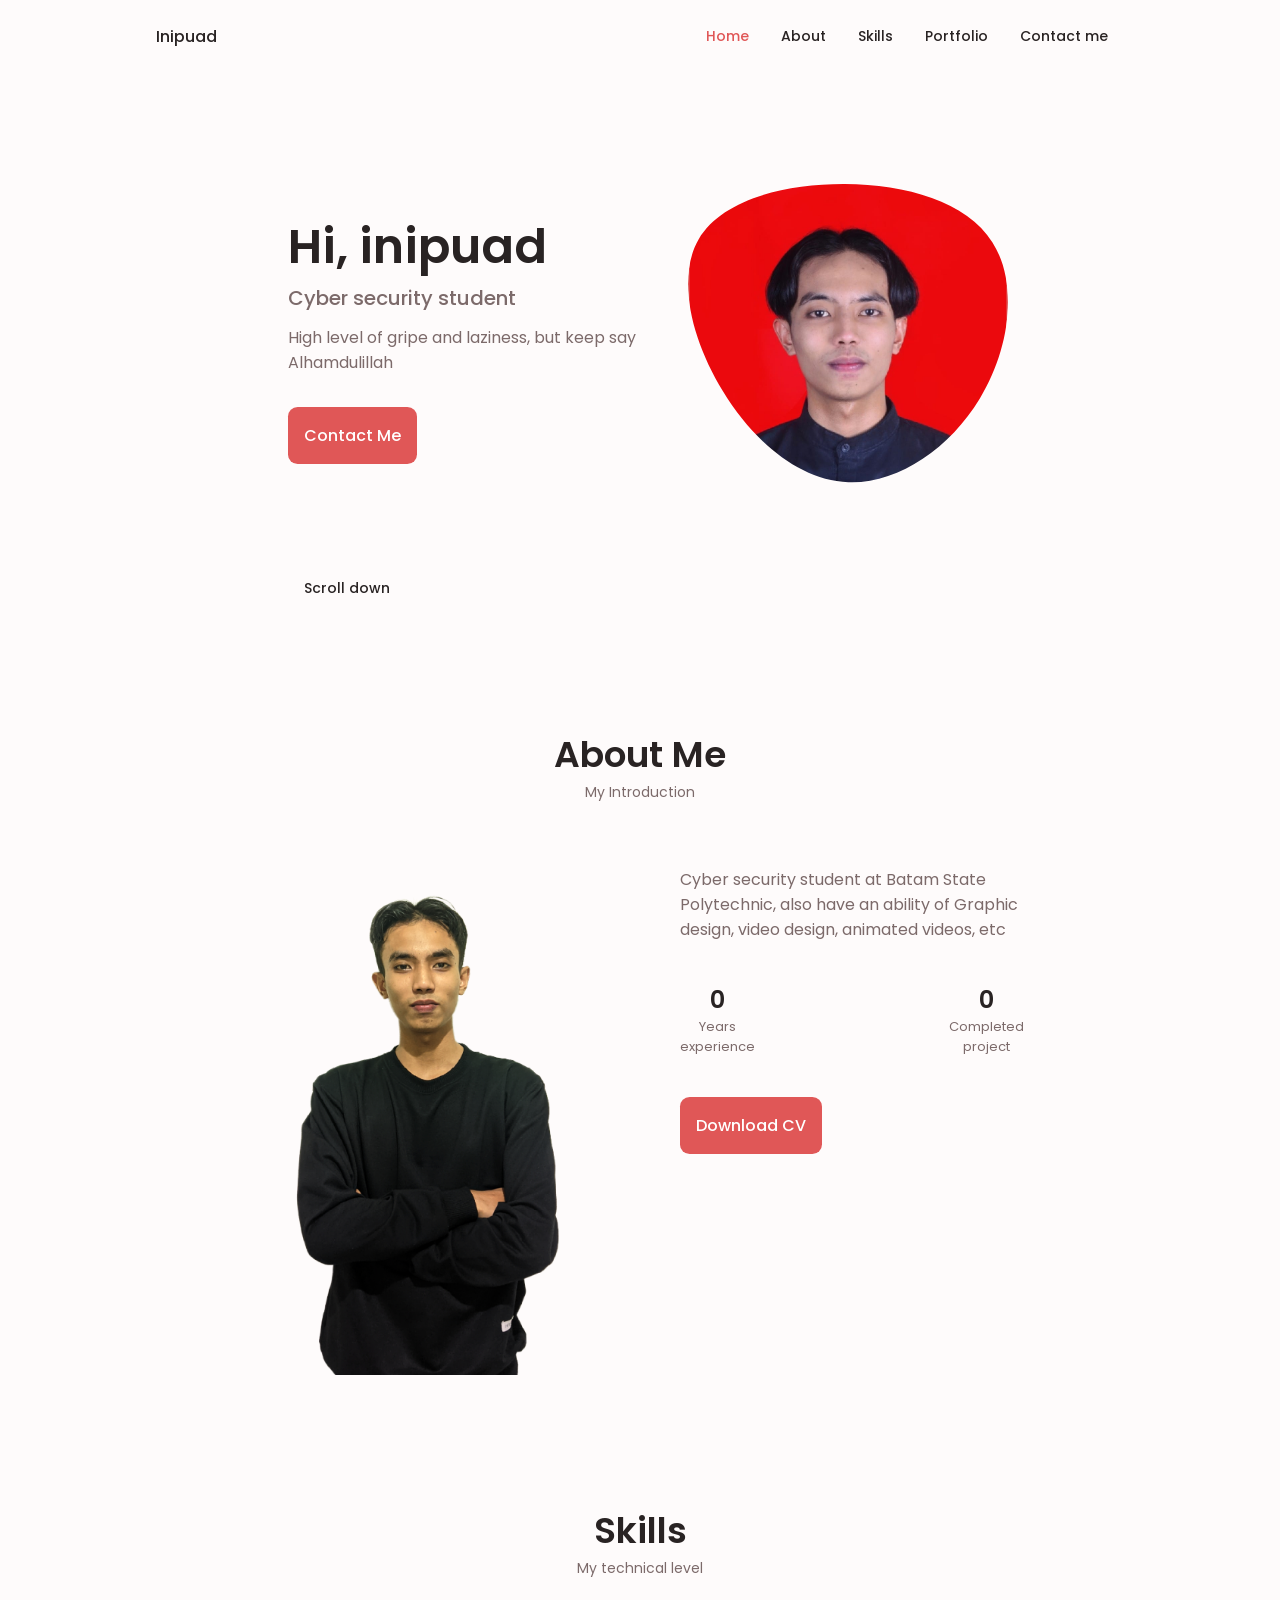
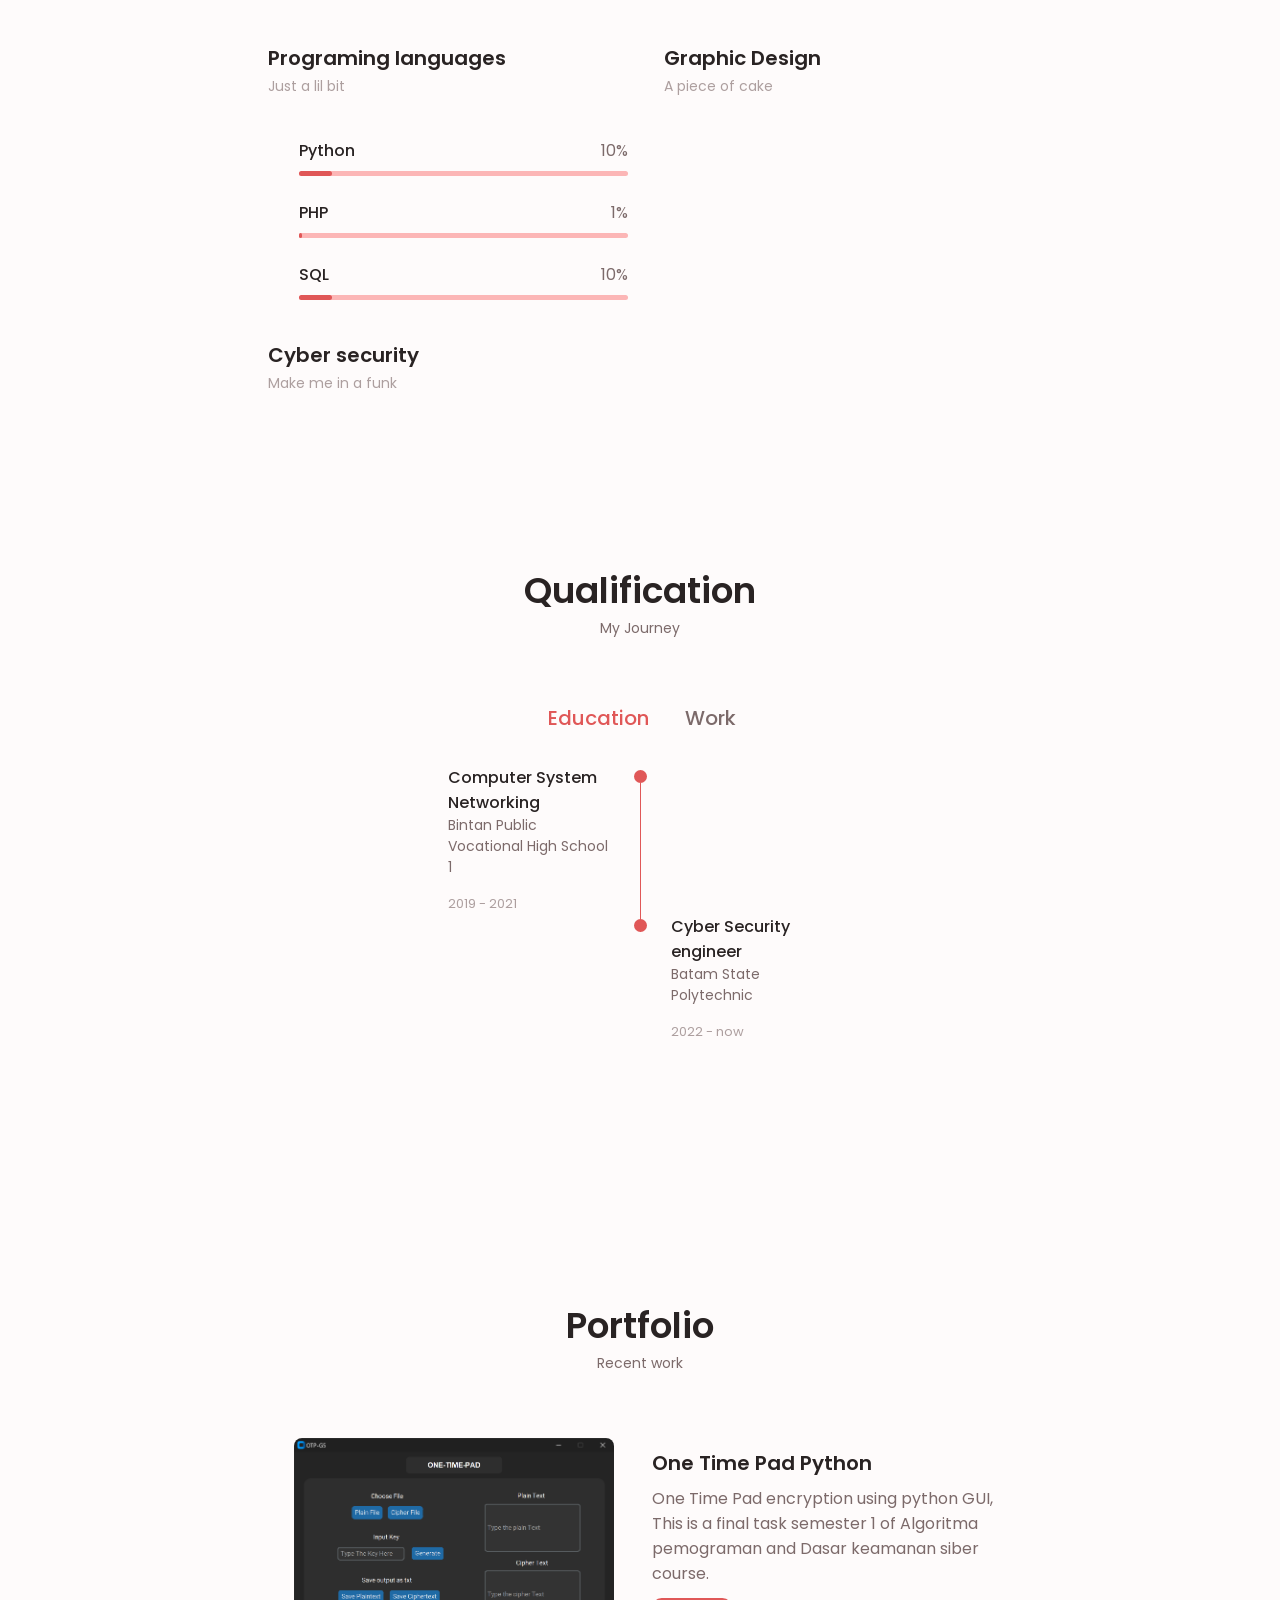
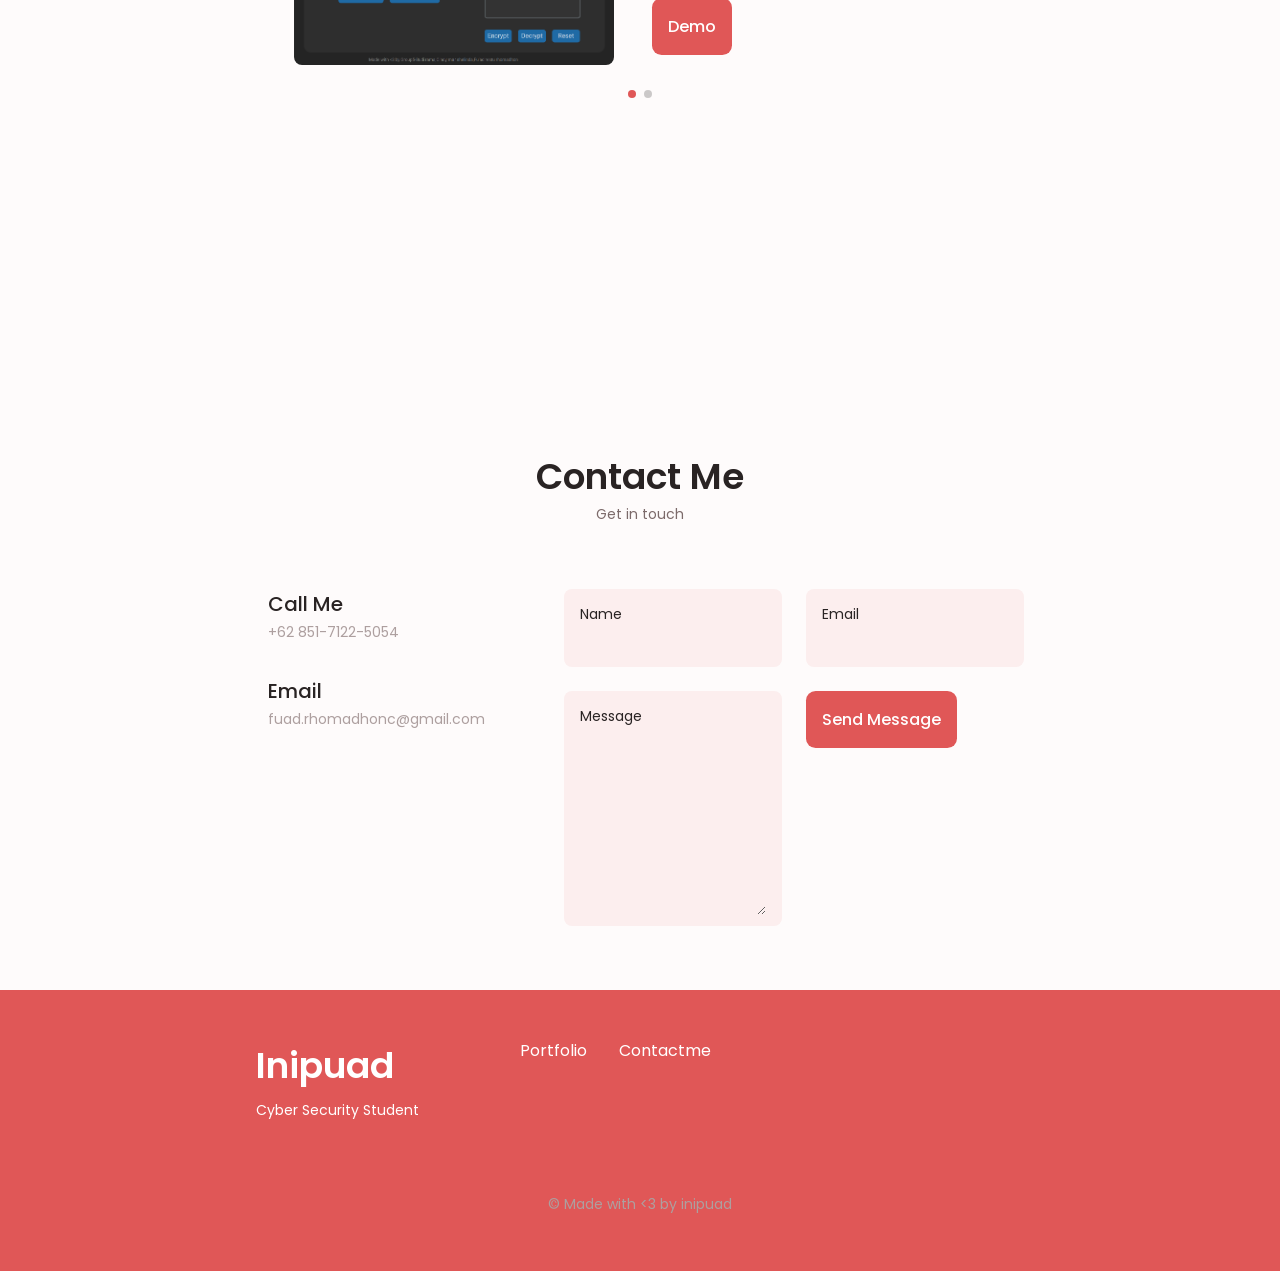
==== commit a4a2b6ed: "Update index.html s" ====
--- a/index.html
+++ b/index.html
@@ -1,563 +1,563 @@
-<!DOCTYPE html>
-    <html lang="en">
-    <head>
-        <meta charset="UTF-8">
-        <meta name="viewport" content="width=device-width, initial-scale=1.0">
-
-        <!--==================== UNICONS ====================-->
-        <link rel="stylesheet" href="https://unicons.iconscout.com/release/v4.0.0/css/line.css">
-        
-        <!--==================== SWIPER CSS ====================-->
-        <link rel="stylesheet" href="assets/css/swiper-bundle.min.css">
-        
-        <!--==================== CSS ====================-->
-        <link rel="stylesheet" href="assets/css/styles.css">
-
-        <title>Responsive Portfolio Website</title>
-    </head>
-    <body>
-        <!--==================== HEADER ====================-->
-        <header class="header" id="header">
-            <nav class="nav container">
-                <a href="#" class="nav__logo">Inipuad</a>
-
-                <div class="nav__menu" id="nav-menu">
-                    <ul class="nav__list grid">
-                        <li class="nav__item">
-                            <a href="#home" class="nav__link active-link">
-                                <i class="uil uil-estate nav__icon"></i>Home
-                            </a>
-                        </li>
-                        <li class="nav__item">
-                            <a href="#about" class="nav__link">
-                                <i class="uil uil-user nav__icon"></i>About
-                            </a>
-                        </li>
-                        <li class="nav__item">
-                            <a href="#skills" class="nav__link">
-                                <i class="uil uil-file-alt nav__icon"></i>Skills
-                            </a>
-                        </li>
-
-                        <li class="nav__item">
-                            <a href="#portfolio" class="nav__link">
-                                <i class="uil uil-scenery nav__icon"></i>Portfolio
-                            </a>
-                        </li>
-                        <li class="nav__item">
-                            <a href="#contact" class="nav__link">
-                                <i class="uil uil-message nav__icon"></i>Contact me
-                            </a>
-                        </li>
-                    </ul>
-                    <i class="uil uil-angle-double-down nav__close" id="nav-close"></i>
-                </div>
-
-                <div class="nav__btns">
-                    <!-- Theme change button -->
-                    <i class="uil uil-moon change-theme" id="theme-button"></i>
-
-                    <div class="nav__toggle" id="nav-toggle">
-                        <i class="uil uil-apps"></i>
-                    </div>
-                </div>
-            </nav>
-        </header>
-
-        <!--==================== MAIN ====================-->
-        <main class="main">
-            <!--==================== HOME ====================-->
-            <section class="home section" id="home">
-                <div class="home__container container grid">
-                    <div class="home__content grid">
-                        <div class="home__social">
-                            <a href="https://www.linkedin.com/in/fu-ad-restu-rhomadhon-8882041a4/" target="_blank" class="home__social-icon">
-                                <i class="uil uil-linkedin-alt"></i>
-                            </a>
-                            <a href="https://www.instagram.com/inipuadv1/" target="_blank" class="home__social-icon">
-                                <i class="uil uil-instagram"></i>
-                            </a>
-                        </div>
-
-                        <div class="home__img">
-                            <svg class="home__blob" viewBox="0 0 200 187" xmlns="http://www.w3.org/2000/svg" xmlns:xlink="http://www.w3.org/1999/xlink">
-                                <mask id="mask0" mask-type="alpha">
-                                    <path d="M190.312 36.4879C206.582 62.1187 201.309 102.826 182.328 134.186C163.346 165.547 
-                                    130.807 187.559 100.226 186.353C69.6454 185.297 41.0228 161.023 21.7403 129.362C2.45775 
-                                    97.8511 -7.48481 59.1033 6.67581 34.5279C20.9871 10.1032 59.7028 -0.149132 97.9666 
-                                    0.00163737C136.23 0.303176 174.193 10.857 190.312 36.4879Z"/>
-                                </mask>
-                                <g mask="url(#mask0)">
-                                    <path d="M190.312 36.4879C206.582 62.1187 201.309 102.826 182.328 134.186C163.346 
-                                    165.547 130.807 187.559 100.226 186.353C69.6454 185.297 41.0228 161.023 21.7403 
-                                    129.362C2.45775 97.8511 -7.48481 59.1033 6.67581 34.5279C20.9871 10.1032 59.7028 
-                                    -0.149132 97.9666 0.00163737C136.23 0.303176 174.193 10.857 190.312 36.4879Z"/>
-
-                                    <image class="home__blob-img" x="1" y="0" xlink:href="assets/img/perfil.png"/>
-                                </g>
-                            </svg>
-                        </div>
-
-                        <div class="home__data">
-                            <h1 class="home__title">Hi, inipuad</h1>
-                            <h3 class="home__subtitle">Cyber security student</h3>
-                            <p class="home__description">High level of gripe and laziness, but keep say Alhamdulillah </p>
-                            <a href="#contact" class="button button--flex">
-                                Contact Me<i class="uil uil-message button__icon"></i>
-                            </a>
-                        </div>
-                    </div>
-
-                    <div class="home__scroll">
-                        <a href="#about" class="home__scroll-button button--flex">
-                            <i class="uil uil-mouse-alt home__scroll-mouse"></i>
-                            <span class="home__scroll-name">Scroll down</span>
-                            <i class="uil uil-arrow-down home__scroll-arrow"></i>
-
-                        </a>
-                    </div>
-                </div>
-            </section>
-
-            <!--==================== ABOUT ====================-->
-            <section class="about section" id="about">
-                <h2 class="section__title">About Me</h2>
-                <span class="section__subtitle">My Introduction</span>
-
-                <div class="about__container container grid">
-                    <img src="assets/img/about.jpg" alt="" class="about__img">
-
-                    <div class="about__data">
-                        <p class="about__description">Cyber security student at Batam State Polytechnic,
-                            also have an ability of Graphic design, video design, animated videos, etc</p>
-
-                        <div class="about__info">
-                            <div>
-                                <span class="about__info-title">0</span>
-                                <span class="about__info-name">Years <br> experience</span>
-                            </div>
-                            <div>
-                                <span class="about__info-title">0</span>
-                                <span class="about__info-name">Completed <br> project</span>
-                            </div>
-                        </div>
-
-                        <div class="about__buttons">
-                            <a download="" href="assets/pdf/Puad-Cv.pdf" class="button button--flex">
-                                Download CV<i class="uil uil-download-alt button__icon"></i>
-                            </a>
-                        </div>
-                    </div>
-                </div>
-            </section>
-
-            <!--==================== SKILLS ====================-->
-            <section class="skills section" id="skills">
-                <h2 class="section__title">Skills</h2>
-                <span class="section__subtitle">My technical level</span>
-
-                <div class="skills__container container grid">
-                    <div>
-                        <!--====== SKILLS 1 =====-->
-                        <div class="skills__content skills__open">
-                            <div class="skills__header">
-                                <i class="uil uil-brackets-curly skills__icon"></i>
-
-                                <div>
-                                    <h1 class="skills__title">Programing languages</h1>
-                                    <span class="skills__subtitle">Just a lil bit</span>
-                                </div>
-
-                                <i class="uil uil-angle-down skills__arrow"></i>
-                            </div>
-
-                            <div class="skills__list grid">
-                                <div class="skills__data">
-                                    <div class="skills__titles">
-                                        <h3 class="skills__name">Python</h3>
-                                        <span class="skills__number">10%</span>
-                                    </div>
-                                    <div class="skills__bar">
-                                        <span class="skills__percentage skills__Python"></span>
-                                    </div>
-                                </div>
-
-                                <div class="skills__data">
-                                    <div class="skills__titles">
-                                        <h3 class="skills__name">PHP</h3>
-                                        <span class="skills__number">1%</span>
-                                    </div>
-                                    <div class="skills__bar">
-                                        <span class="skills__percentage skills__PHP"></span>
-                                    </div>
-                                </div>
-
-                                <div class="skills__data">
-                                    <div class="skills__titles">
-                                        <h3 class="skills__name">SQL</h3>
-                                        <span class="skills__number">10%</span>
-                                    </div>
-                                    <div class="skills__bar">
-                                        <span class="skills__percentage skills__SQL"></span>
-                                    </div>
-                                </div>
-                            </div>
-                        </div>
-                        <!--====== SKILLS 2 =====-->
-                        <div class="skills__content skills__close">
-                            <div class="skills__header">
-                                <i class="uil uil-cloud-lock skills__icon"></i>
-
-                                <div>
-                                    <h1 class="skills__title">Cyber security</h1>
-                                    <span class="skills__subtitle">Make me in a funk</span>
-                                </div>
-
-                                <i class="uil uil-angle-down skills__arrow"></i>
-                            </div>
-
-                            <div class="skills__list grid">
-                                <div class="skills__data">
-                                    <div class="skills__titles">
-                                        <h3 class="skills__name">Operating system</h3>
-                                        <span class="skills__number">10%</span>
-                                    </div>
-                                    <div class="skills__bar">
-                                        <span class="skills__percentage skills__OS"></span>
-                                    </div>
-                                </div>
-
-                                <div class="skills__data">
-                                    <div class="skills__titles">
-                                        <h3 class="skills__name">Network security control</h3>
-                                        <span class="skills__number">5%</span>
-                                    </div>
-                                    <div class="skills__bar">
-                                        <span class="skills__percentage skills__NSC"></span>
-                                    </div>
-                                </div>
-
-                                <div class="skills__data">
-                                    <div class="skills__titles">
-                                        <h3 class="skills__name">Penetration testing</h3>
-                                        <span class="skills__number">3%</span>
-                                    </div>
-                                    <div class="skills__bar">
-                                        <span class="skills__percentage skills__Pentest"></span>
-                                    </div>
-                                </div>
-                            </div>
-                        </div>
-                    </div>
-
-                    <div>
-                        <!--====== SKILLS 3 =====-->
-                        <div class="skills__content skills__close">
-                            <div class="skills__header">
-                                <i class="uil uil-palette skills__icon"></i>
-
-                                <div>
-                                    <h1 class="skills__title">Graphic Design</h1>
-                                    <span class="skills__subtitle">A piece of cake</span>
-                                </div>
-
-                                <i class="uil uil-angle-down skills__arrow"></i>
-                            </div>
-
-                            <div class="skills__list grid">
-                                <div class="skills__data">
-                                    <div class="skills__titles">
-                                        <h3 class="skills__name">Picture design</h3>
-                                        <span class="skills__number">49%</span>
-                                    </div>
-                                    <div class="skills__bar">
-                                        <span class="skills__percentage skills__Vector"></span>
-                                    </div>
-                                </div>
-
-                                <div class="skills__data">
-                                    <div class="skills__titles">
-                                        <h3 class="skills__name">Video design</h3>
-                                        <span class="skills__number">48%</span>
-                                    </div>
-                                    <div class="skills__bar">
-                                        <span class="skills__percentage skills__Video"></span>
-                                    </div>
-                                </div>
-
-                                <div class="skills__data">
-                                    <div class="skills__titles">
-                                        <h3 class="skills__name">Motion graphic / Animation</h3>
-                                        <span class="skills__number">47%</span>
-                                    </div>
-                                    <div class="skills__bar">
-                                        <span class="skills__percentage skills__MA"></span>
-                                    </div>
-                                </div>
-                            </div>
-                        </div>
-                    </div>
-                </div>
-            </section>
-
-            <!--==================== QUALIFICATION ====================-->
-            <section class="qualification section">
-                <h2 class="section__title">Qualification</h2>
-                <span class="section__subtitle">My Journey</span>
-
-                <div class="qualification__container container">
-                    <div class="qualification__tabs">
-                        <div class="qualification__button button--flex qualification__active" data-target='#education'>
-                            <i class="uil uil-graduation-cap qualification__icon"></i>
-                            Education
-                        </div>
-
-                        <div class="qualification__button button--flex" data-target='#work'>
-                            <i class="uil uil-briefcase-alt qualification__icon"></i>
-                            Work
-                        </div>
-                    </div>
-
-                    <div class="qualification__sections">
-                        <!--==== QUALIFICATION CONTENT 1 ====-->
-                        <div class="qualification__content qualification__active" data-content id="education">
-                            <!--==== QUALIFICATION 1 ====-->
-                            <div class="qualification__data">
-                                <div>
-                                    <h3 class="qualification__title">Computer System Networking</h3>
-                                    <span class="qualification__subtitle">Bintan Public Vocational High School 1</span>
-                                    <div class="qualification__calendar">
-                                        <i class="uil uil-calendar-alt"></i>
-                                        2019 - 2021
-                                    </div>
-                                </div>
-
-                                <div>
-                                    <span class="qualification__rounder"></span>
-                                    <span class="qualification__line"></span>
-                                </div>
-                            </div>
-
-                            <!--==== QUALIFICATION 2 ====-->
-                            <div class="qualification__data">
-                                <div></div>
-
-                                <div>
-                                    <span class="qualification__rounder"></span>
-                                    <!--<span class="qualification__line"></span> -->
-                                </div>
-
-                                <div>
-                                    <h3 class="qualification__title">Cyber Security engineer</h3>
-                                    <span class="qualification__subtitle">Batam State Polytechnic</span>
-                                    <div class="qualification__calendar">
-                                        <i class="uil uil-calendar-alt"></i>
-                                        2022 - now
-                                    </div>
-                                </div>
-                            </div>
-                        </div>
-                        <!--==== QUALIFICATION CONTENT 2 ====-->
-                        <div class="qualification__content" data-content id="work">
-                            <!--==== QUALIFICATION 1 ====-->
-                            <div class="qualification__data">
-                                <div>
-                                    <h3 class="qualification__title">IT support Apprenticeship</h3>
-                                    <span class="qualification__subtitle">Nirwana Gardens Resort</span>
-                                    <div class="qualification__calendar">
-                                        <i class="uil uil-calendar-alt"></i>
-                                        2020 jan - 2020 mar
-                                    </div>
-                                </div>
-
-                                <div>
-                                    <span class="qualification__rounder"></span>
-                                    <span class="qualification__line"></span>
-                                </div>
-                            </div>
-
-                            <!--==== QUALIFICATION 2 ====-->
-                            <div class="qualification__data">
-                                <div></div>
-
-                                <div>
-                                    <span class="qualification__rounder"></span>
-                                    <!--<span class="qualification__line"></span> -->
-                                </div>
-
-                                <div>
-                                    <h3 class="qualification__title">Production Support</h3>
-                                    <span class="qualification__subtitle">Esco Bintan Indonesia</span>
-                                    <div class="qualification__calendar">
-                                        <i class="uil uil-calendar-alt"></i>
-                                        2021 - 2022
-                                    </div>
-                                </div>
-                            </div>
-                        </div>
-                    </div>
-                </div>
-            </section>
-
-            <!--==================== SERVICES ====================-->
-            <section class="services section" id="services">
-                
-            </section>
-
-            <!--==================== PORTFOLIO ====================-->
-            <section class="portfolio section" id="portfolio">
-                <h2 class="section__title">Portfolio</h2>
-                <span class="section__subtitle">Recent work</span>
-
-                <div class="portfolio__container container swiper-container">
-                    <div class="swiper-wrapper">
-                        <!--===== PORTFOLIO 1 =====-->
-                        <div class="portfolio__content grid swiper-slide">
-                            <img src="assets/img/portfolio1.jpg" alt="" class="portfolio__img">
-
-                            <div class="portfolio__data">
-                                <h3 class="portfolio__title">One Time Pad Python</h3>
-                                <p class="portfolio__description">One Time Pad encryption using python GUI,
-                                    This is a final task semester 1 of Algoritma pemograman and Dasar keamanan siber course.</p>
-                                <a href="https://if.polibatam.ac.id/pamerin/detail.php?title=-one-time-pad-implementation-with-python-gui-customtkinter&id=NDMzMjIwMTA1Nw==&ta=Mw==" target="_blank" class="button button--flex button--small portfolio__button">
-                                    Demo
-                                    <i class="uil uil-arrow-right button__icon"></i>
-                                </a>
-                            </div>
-                        </div>
-
-                        <!--===== PORTFOLIO 2 =====-->
-                        <div class="portfolio__content grid swiper-slide">
-                            <img src="assets/img/portfolio2.jpg" alt="" class="portfolio__img">
-
-                            <div class="portfolio__data">
-                                <h3 class="portfolio__title">Animation</h3>
-                                <p class="portfolio__description">Explanations about logic bombs through animation, 
-                                    actually this is my homework assignment for Dasar keamanan siber course.</p>
-                                <a href="https://www.youtube.com/watch?v=PgjNNZaza_8&ab_channel=inipuadv1" target="_blank" class="button button--flex button--small portfolio__button">
-                                    Demo
-                                    <i class="uil uil-arrow-right button__icon"></i>
-                                </a>
-                            </div>
-                        </div>
-                    </div>
-
-                    <!--==ARROW==-->
-                    <div class="swiper-button-next">
-                        <i class="uil uil-angle-right-b swiper-portfolio-icon"></i>
-                    </div>
-                    <div class="swiper-button-prev">
-                        <i class="uil uil-angle-left-b swiper-portfolio-icon"></i>
-                    </div>
-
-                    <!--==pagination==-->
-                    <div class="swiper-pagination"></div>
-                </div>
-            </section>
-
-            <!--==================== PROJECT IN MIND ====================-->
-            <section class="project section">
-
-            </section>
-
-            <!--==================== TESTIMONIAL ====================-->
-            <section class="testimonial section">
-                
-            </section>
-
-            <!--==================== CONTACT ME ====================-->
-            <section class="contact section" id="contact">
-                <h2 class="section__title">Contact Me</h2>
-                <span class="section__subtitle">Get in touch</span>
-
-                <div class="contact__container container grid">
-                    <div>
-                        <div class="contact__information">
-                            <i class="uil uil-phone contact__icon"></i>
-
-                            <div>
-                                <h3 class="contact__title">Call Me</h3>
-                                <span class="contact__subtitle">+62 851-7122-5054</span>
-                            </div>
-                        </div>
-                        <div class="contact__information">
-                            <i class="uil uil-envelope contact__icon"></i>
-
-                            <div>
-                                <h3 class="contact__title">Email</h3>
-                                <span class="contact__subtitle">fuad.rhomadhonc@gmail.com</span>
-                            </div>
-                        </div>
-                    </div>
-
-                    <form action="" class="contact__form grid">
-                        <div class="contact__inputs grid">
-                            <div class="contact__content">
-                                <label for="" class="contact__label">Name</label>
-                                <input type="text" class="contact__input">
-                            </div>
-                            <div class="contact__content">
-                                <label for="" class="contact__label">Email</label>
-                                <input type="email" class="contact__input">
-                            </div>
-                            <div class="contact__content">
-                                <label for="" class="contact__label">Message</label>
-                                <textarea name="" id="" cols="0" rows="7" class="contact__input"></textarea>
-                            </div>
-
-                            <div>
-                                <a href="#" class="button button--flex">
-                                    Send Message
-                                    <i class="uil uil-message button__icon"></i>
-                                </a>
-                            </div>
-                        </div>
-                    </form>
-                </div>
-            </section>
-        </main>
-
-        <!--==================== FOOTER ====================-->
-        <footer class="footer">
-            <div class="footer__bg">
-                <div class="footer__container container grid">
-                    <div>
-                        <h1 class="footer__title">Inipuad</h1>
-                        <span class="footer__subtitle">Cyber Security Student</span>
-                    </div>
-
-                    <ul class="footer__links">
-                        <li>
-                            <a href="#portfolio" class="footer__link">Portfolio</a>
-                        </li>
-                        <li>
-                            <a href="#contact" class="footer__link">Contactme</a>
-                        </li>
-                    </ul>
-
-                    <div class="footer__social">
-                        <a href="https://www.facebook.com/gaskabochtoxic" target="_blank" class="footer__social">
-                            <i class="uil uil-facebook-f"></i>
-                        </a>
-                        <a href="https://www.instagram.com/dat.osint3.1.1/" target="_blank" class="footer__social">
-                            <i class="uil uil-instagram"></i>
-                        </a>
-                    </div>
-                </div>
-
-                <p class="footer__copy">&#169; Made with <3 by inipuad</p>
-            </div>
-        </footer>
-        
-        <!--==================== SCROLL TOP ====================-->
-        <a href="#" class="scrollup" id="scroll-up">
-            <i class="uil uil-arrow-up scrollup__icon"></i>
-        </a>
-
-        <!--==================== SWIPER JS ====================-->
-        <script src="assets/js/swiper-bundle.min.js"></script>
-
-        <!--==================== MAIN JS ====================-->
-        <script src="assets/js/main.js"></script>
-    </body>
-</html>
+<!DOCTYPE html>
+    <html lang="en">
+    <head>
+        <meta charset="UTF-8">
+        <meta name="viewport" content="width=device-width, initial-scale=1.0">
+
+        <!--==================== UNICONS ====================-->
+        <link rel="stylesheet" href="https://unicons.iconscout.com/release/v4.0.0/css/line.css">
+        
+        <!--==================== SWIPER CSS ====================-->
+        <link rel="stylesheet" href="assets/css/swiper-bundle.min.css">
+        
+        <!--==================== CSS ====================-->
+        <link rel="stylesheet" href="assets/css/styles.css">
+
+        <title>Belom jadi bangg</title>
+    </head>
+    <body>
+        <!--==================== HEADER ====================-->
+        <header class="header" id="header">
+            <nav class="nav container">
+                <a href="#" class="nav__logo">Inipuad</a>
+
+                <div class="nav__menu" id="nav-menu">
+                    <ul class="nav__list grid">
+                        <li class="nav__item">
+                            <a href="#home" class="nav__link active-link">
+                                <i class="uil uil-estate nav__icon"></i>Home
+                            </a>
+                        </li>
+                        <li class="nav__item">
+                            <a href="#about" class="nav__link">
+                                <i class="uil uil-user nav__icon"></i>About
+                            </a>
+                        </li>
+                        <li class="nav__item">
+                            <a href="#skills" class="nav__link">
+                                <i class="uil uil-file-alt nav__icon"></i>Skills
+                            </a>
+                        </li>
+
+                        <li class="nav__item">
+                            <a href="#portfolio" class="nav__link">
+                                <i class="uil uil-scenery nav__icon"></i>Portfolio
+                            </a>
+                        </li>
+                        <li class="nav__item">
+                            <a href="#contact" class="nav__link">
+                                <i class="uil uil-message nav__icon"></i>Contact me
+                            </a>
+                        </li>
+                    </ul>
+                    <i class="uil uil-angle-double-down nav__close" id="nav-close"></i>
+                </div>
+
+                <div class="nav__btns">
+                    <!-- Theme change button -->
+                    <i class="uil uil-moon change-theme" id="theme-button"></i>
+
+                    <div class="nav__toggle" id="nav-toggle">
+                        <i class="uil uil-apps"></i>
+                    </div>
+                </div>
+            </nav>
+        </header>
+
+        <!--==================== MAIN ====================-->
+        <main class="main">
+            <!--==================== HOME ====================-->
+            <section class="home section" id="home">
+                <div class="home__container container grid">
+                    <div class="home__content grid">
+                        <div class="home__social">
+                            <a href="https://www.linkedin.com/in/fu-ad-restu-rhomadhon-8882041a4/" target="_blank" class="home__social-icon">
+                                <i class="uil uil-linkedin-alt"></i>
+                            </a>
+                            <a href="https://www.instagram.com/inipuadv1/" target="_blank" class="home__social-icon">
+                                <i class="uil uil-instagram"></i>
+                            </a>
+                        </div>
+
+                        <div class="home__img">
+                            <svg class="home__blob" viewBox="0 0 200 187" xmlns="http://www.w3.org/2000/svg" xmlns:xlink="http://www.w3.org/1999/xlink">
+                                <mask id="mask0" mask-type="alpha">
+                                    <path d="M190.312 36.4879C206.582 62.1187 201.309 102.826 182.328 134.186C163.346 165.547 
+                                    130.807 187.559 100.226 186.353C69.6454 185.297 41.0228 161.023 21.7403 129.362C2.45775 
+                                    97.8511 -7.48481 59.1033 6.67581 34.5279C20.9871 10.1032 59.7028 -0.149132 97.9666 
+                                    0.00163737C136.23 0.303176 174.193 10.857 190.312 36.4879Z"/>
+                                </mask>
+                                <g mask="url(#mask0)">
+                                    <path d="M190.312 36.4879C206.582 62.1187 201.309 102.826 182.328 134.186C163.346 
+                                    165.547 130.807 187.559 100.226 186.353C69.6454 185.297 41.0228 161.023 21.7403 
+                                    129.362C2.45775 97.8511 -7.48481 59.1033 6.67581 34.5279C20.9871 10.1032 59.7028 
+                                    -0.149132 97.9666 0.00163737C136.23 0.303176 174.193 10.857 190.312 36.4879Z"/>
+
+                                    <image class="home__blob-img" x="1" y="0" xlink:href="assets/img/perfil.png"/>
+                                </g>
+                            </svg>
+                        </div>
+
+                        <div class="home__data">
+                            <h1 class="home__title">Hi, inipuad</h1>
+                            <h3 class="home__subtitle">Cyber security student</h3>
+                            <p class="home__description">High level of gripe and laziness, but keep say Alhamdulillah </p>
+                            <a href="#contact" class="button button--flex">
+                                Contact Me<i class="uil uil-message button__icon"></i>
+                            </a>
+                        </div>
+                    </div>
+
+                    <div class="home__scroll">
+                        <a href="#about" class="home__scroll-button button--flex">
+                            <i class="uil uil-mouse-alt home__scroll-mouse"></i>
+                            <span class="home__scroll-name">Scroll down</span>
+                            <i class="uil uil-arrow-down home__scroll-arrow"></i>
+
+                        </a>
+                    </div>
+                </div>
+            </section>
+
+            <!--==================== ABOUT ====================-->
+            <section class="about section" id="about">
+                <h2 class="section__title">About Me</h2>
+                <span class="section__subtitle">My Introduction</span>
+
+                <div class="about__container container grid">
+                    <img src="assets/img/about.jpg" alt="" class="about__img">
+
+                    <div class="about__data">
+                        <p class="about__description">Cyber security student at Batam State Polytechnic,
+                            also have an ability of Graphic design, video design, animated videos, etc</p>
+
+                        <div class="about__info">
+                            <div>
+                                <span class="about__info-title">0</span>
+                                <span class="about__info-name">Years <br> experience</span>
+                            </div>
+                            <div>
+                                <span class="about__info-title">0</span>
+                                <span class="about__info-name">Completed <br> project</span>
+                            </div>
+                        </div>
+
+                        <div class="about__buttons">
+                            <a download="" href="assets/pdf/Puad-Cv.pdf" class="button button--flex">
+                                Download CV<i class="uil uil-download-alt button__icon"></i>
+                            </a>
+                        </div>
+                    </div>
+                </div>
+            </section>
+
+            <!--==================== SKILLS ====================-->
+            <section class="skills section" id="skills">
+                <h2 class="section__title">Skills</h2>
+                <span class="section__subtitle">My technical level</span>
+
+                <div class="skills__container container grid">
+                    <div>
+                        <!--====== SKILLS 1 =====-->
+                        <div class="skills__content skills__open">
+                            <div class="skills__header">
+                                <i class="uil uil-brackets-curly skills__icon"></i>
+
+                                <div>
+                                    <h1 class="skills__title">Programing languages</h1>
+                                    <span class="skills__subtitle">Just a lil bit</span>
+                                </div>
+
+                                <i class="uil uil-angle-down skills__arrow"></i>
+                            </div>
+
+                            <div class="skills__list grid">
+                                <div class="skills__data">
+                                    <div class="skills__titles">
+                                        <h3 class="skills__name">Python</h3>
+                                        <span class="skills__number">10%</span>
+                                    </div>
+                                    <div class="skills__bar">
+                                        <span class="skills__percentage skills__Python"></span>
+                                    </div>
+                                </div>
+
+                                <div class="skills__data">
+                                    <div class="skills__titles">
+                                        <h3 class="skills__name">PHP</h3>
+                                        <span class="skills__number">1%</span>
+                                    </div>
+                                    <div class="skills__bar">
+                                        <span class="skills__percentage skills__PHP"></span>
+                                    </div>
+                                </div>
+
+                                <div class="skills__data">
+                                    <div class="skills__titles">
+                                        <h3 class="skills__name">SQL</h3>
+                                        <span class="skills__number">10%</span>
+                                    </div>
+                                    <div class="skills__bar">
+                                        <span class="skills__percentage skills__SQL"></span>
+                                    </div>
+                                </div>
+                            </div>
+                        </div>
+                        <!--====== SKILLS 2 =====-->
+                        <div class="skills__content skills__close">
+                            <div class="skills__header">
+                                <i class="uil uil-cloud-lock skills__icon"></i>
+
+                                <div>
+                                    <h1 class="skills__title">Cyber security</h1>
+                                    <span class="skills__subtitle">Make me in a funk</span>
+                                </div>
+
+                                <i class="uil uil-angle-down skills__arrow"></i>
+                            </div>
+
+                            <div class="skills__list grid">
+                                <div class="skills__data">
+                                    <div class="skills__titles">
+                                        <h3 class="skills__name">Operating system</h3>
+                                        <span class="skills__number">10%</span>
+                                    </div>
+                                    <div class="skills__bar">
+                                        <span class="skills__percentage skills__OS"></span>
+                                    </div>
+                                </div>
+
+                                <div class="skills__data">
+                                    <div class="skills__titles">
+                                        <h3 class="skills__name">Network security control</h3>
+                                        <span class="skills__number">5%</span>
+                                    </div>
+                                    <div class="skills__bar">
+                                        <span class="skills__percentage skills__NSC"></span>
+                                    </div>
+                                </div>
+
+                                <div class="skills__data">
+                                    <div class="skills__titles">
+                                        <h3 class="skills__name">Penetration testing</h3>
+                                        <span class="skills__number">3%</span>
+                                    </div>
+                                    <div class="skills__bar">
+                                        <span class="skills__percentage skills__Pentest"></span>
+                                    </div>
+                                </div>
+                            </div>
+                        </div>
+                    </div>
+
+                    <div>
+                        <!--====== SKILLS 3 =====-->
+                        <div class="skills__content skills__close">
+                            <div class="skills__header">
+                                <i class="uil uil-palette skills__icon"></i>
+
+                                <div>
+                                    <h1 class="skills__title">Graphic Design</h1>
+                                    <span class="skills__subtitle">A piece of cake</span>
+                                </div>
+
+                                <i class="uil uil-angle-down skills__arrow"></i>
+                            </div>
+
+                            <div class="skills__list grid">
+                                <div class="skills__data">
+                                    <div class="skills__titles">
+                                        <h3 class="skills__name">Picture design</h3>
+                                        <span class="skills__number">49%</span>
+                                    </div>
+                                    <div class="skills__bar">
+                                        <span class="skills__percentage skills__Vector"></span>
+                                    </div>
+                                </div>
+
+                                <div class="skills__data">
+                                    <div class="skills__titles">
+                                        <h3 class="skills__name">Video design</h3>
+                                        <span class="skills__number">48%</span>
+                                    </div>
+                                    <div class="skills__bar">
+                                        <span class="skills__percentage skills__Video"></span>
+                                    </div>
+                                </div>
+
+                                <div class="skills__data">
+                                    <div class="skills__titles">
+                                        <h3 class="skills__name">Motion graphic / Animation</h3>
+                                        <span class="skills__number">47%</span>
+                                    </div>
+                                    <div class="skills__bar">
+                                        <span class="skills__percentage skills__MA"></span>
+                                    </div>
+                                </div>
+                            </div>
+                        </div>
+                    </div>
+                </div>
+            </section>
+
+            <!--==================== QUALIFICATION ====================-->
+            <section class="qualification section">
+                <h2 class="section__title">Qualification</h2>
+                <span class="section__subtitle">My Journey</span>
+
+                <div class="qualification__container container">
+                    <div class="qualification__tabs">
+                        <div class="qualification__button button--flex qualification__active" data-target='#education'>
+                            <i class="uil uil-graduation-cap qualification__icon"></i>
+                            Education
+                        </div>
+
+                        <div class="qualification__button button--flex" data-target='#work'>
+                            <i class="uil uil-briefcase-alt qualification__icon"></i>
+                            Work
+                        </div>
+                    </div>
+
+                    <div class="qualification__sections">
+                        <!--==== QUALIFICATION CONTENT 1 ====-->
+                        <div class="qualification__content qualification__active" data-content id="education">
+                            <!--==== QUALIFICATION 1 ====-->
+                            <div class="qualification__data">
+                                <div>
+                                    <h3 class="qualification__title">Computer System Networking</h3>
+                                    <span class="qualification__subtitle">Bintan Public Vocational High School 1</span>
+                                    <div class="qualification__calendar">
+                                        <i class="uil uil-calendar-alt"></i>
+                                        2019 - 2021
+                                    </div>
+                                </div>
+
+                                <div>
+                                    <span class="qualification__rounder"></span>
+                                    <span class="qualification__line"></span>
+                                </div>
+                            </div>
+
+                            <!--==== QUALIFICATION 2 ====-->
+                            <div class="qualification__data">
+                                <div></div>
+
+                                <div>
+                                    <span class="qualification__rounder"></span>
+                                    <!--<span class="qualification__line"></span> -->
+                                </div>
+
+                                <div>
+                                    <h3 class="qualification__title">Cyber Security engineer</h3>
+                                    <span class="qualification__subtitle">Batam State Polytechnic</span>
+                                    <div class="qualification__calendar">
+                                        <i class="uil uil-calendar-alt"></i>
+                                        2022 - now
+                                    </div>
+                                </div>
+                            </div>
+                        </div>
+                        <!--==== QUALIFICATION CONTENT 2 ====-->
+                        <div class="qualification__content" data-content id="work">
+                            <!--==== QUALIFICATION 1 ====-->
+                            <div class="qualification__data">
+                                <div>
+                                    <h3 class="qualification__title">IT support Apprenticeship</h3>
+                                    <span class="qualification__subtitle">Nirwana Gardens Resort</span>
+                                    <div class="qualification__calendar">
+                                        <i class="uil uil-calendar-alt"></i>
+                                        2020 jan - 2020 mar
+                                    </div>
+                                </div>
+
+                                <div>
+                                    <span class="qualification__rounder"></span>
+                                    <span class="qualification__line"></span>
+                                </div>
+                            </div>
+
+                            <!--==== QUALIFICATION 2 ====-->
+                            <div class="qualification__data">
+                                <div></div>
+
+                                <div>
+                                    <span class="qualification__rounder"></span>
+                                    <!--<span class="qualification__line"></span> -->
+                                </div>
+
+                                <div>
+                                    <h3 class="qualification__title">Production Support</h3>
+                                    <span class="qualification__subtitle">Esco Bintan Indonesia</span>
+                                    <div class="qualification__calendar">
+                                        <i class="uil uil-calendar-alt"></i>
+                                        2021 - 2022
+                                    </div>
+                                </div>
+                            </div>
+                        </div>
+                    </div>
+                </div>
+            </section>
+
+            <!--==================== SERVICES ====================-->
+            <section class="services section" id="services">
+                
+            </section>
+
+            <!--==================== PORTFOLIO ====================-->
+            <section class="portfolio section" id="portfolio">
+                <h2 class="section__title">Portfolio</h2>
+                <span class="section__subtitle">Recent work</span>
+
+                <div class="portfolio__container container swiper-container">
+                    <div class="swiper-wrapper">
+                        <!--===== PORTFOLIO 1 =====-->
+                        <div class="portfolio__content grid swiper-slide">
+                            <img src="assets/img/portfolio1.jpg" alt="" class="portfolio__img">
+
+                            <div class="portfolio__data">
+                                <h3 class="portfolio__title">One Time Pad Python</h3>
+                                <p class="portfolio__description">One Time Pad encryption using python GUI,
+                                    This is a final task semester 1 of Algoritma pemograman and Dasar keamanan siber course.</p>
+                                <a href="https://if.polibatam.ac.id/pamerin/detail.php?title=-one-time-pad-implementation-with-python-gui-customtkinter&id=NDMzMjIwMTA1Nw==&ta=Mw==" target="_blank" class="button button--flex button--small portfolio__button">
+                                    Demo
+                                    <i class="uil uil-arrow-right button__icon"></i>
+                                </a>
+                            </div>
+                        </div>
+
+                        <!--===== PORTFOLIO 2 =====-->
+                        <div class="portfolio__content grid swiper-slide">
+                            <img src="assets/img/portfolio2.jpg" alt="" class="portfolio__img">
+
+                            <div class="portfolio__data">
+                                <h3 class="portfolio__title">Animation</h3>
+                                <p class="portfolio__description">Explanations about logic bombs through animation, 
+                                    actually this is my homework assignment for Dasar keamanan siber course.</p>
+                                <a href="https://www.youtube.com/watch?v=PgjNNZaza_8&ab_channel=inipuadv1" target="_blank" class="button button--flex button--small portfolio__button">
+                                    Demo
+                                    <i class="uil uil-arrow-right button__icon"></i>
+                                </a>
+                            </div>
+                        </div>
+                    </div>
+
+                    <!--==ARROW==-->
+                    <div class="swiper-button-next">
+                        <i class="uil uil-angle-right-b swiper-portfolio-icon"></i>
+                    </div>
+                    <div class="swiper-button-prev">
+                        <i class="uil uil-angle-left-b swiper-portfolio-icon"></i>
+                    </div>
+
+                    <!--==pagination==-->
+                    <div class="swiper-pagination"></div>
+                </div>
+            </section>
+
+            <!--==================== PROJECT IN MIND ====================-->
+            <section class="project section">
+
+            </section>
+
+            <!--==================== TESTIMONIAL ====================-->
+            <section class="testimonial section">
+                
+            </section>
+
+            <!--==================== CONTACT ME ====================-->
+            <section class="contact section" id="contact">
+                <h2 class="section__title">Contact Me</h2>
+                <span class="section__subtitle">Get in touch</span>
+
+                <div class="contact__container container grid">
+                    <div>
+                        <div class="contact__information">
+                            <i class="uil uil-phone contact__icon"></i>
+
+                            <div>
+                                <h3 class="contact__title">Call Me</h3>
+                                <span class="contact__subtitle">+62 851-7122-5054</span>
+                            </div>
+                        </div>
+                        <div class="contact__information">
+                            <i class="uil uil-envelope contact__icon"></i>
+
+                            <div>
+                                <h3 class="contact__title">Email</h3>
+                                <span class="contact__subtitle">fuad.rhomadhonc@gmail.com</span>
+                            </div>
+                        </div>
+                    </div>
+
+                    <form action="" class="contact__form grid">
+                        <div class="contact__inputs grid">
+                            <div class="contact__content">
+                                <label for="" class="contact__label">Name</label>
+                                <input type="text" class="contact__input">
+                            </div>
+                            <div class="contact__content">
+                                <label for="" class="contact__label">Email</label>
+                                <input type="email" class="contact__input">
+                            </div>
+                            <div class="contact__content">
+                                <label for="" class="contact__label">Message</label>
+                                <textarea name="" id="" cols="0" rows="7" class="contact__input"></textarea>
+                            </div>
+
+                            <div>
+                                <a href="#" class="button button--flex">
+                                    Send Message
+                                    <i class="uil uil-message button__icon"></i>
+                                </a>
+                            </div>
+                        </div>
+                    </form>
+                </div>
+            </section>
+        </main>
+
+        <!--==================== FOOTER ====================-->
+        <footer class="footer">
+            <div class="footer__bg">
+                <div class="footer__container container grid">
+                    <div>
+                        <h1 class="footer__title">Inipuad</h1>
+                        <span class="footer__subtitle">Cyber Security Student</span>
+                    </div>
+
+                    <ul class="footer__links">
+                        <li>
+                            <a href="#portfolio" class="footer__link">Portfolio</a>
+                        </li>
+                        <li>
+                            <a href="#contact" class="footer__link">Contactme</a>
+                        </li>
+                    </ul>
+
+                    <div class="footer__social">
+                        <a href="https://www.facebook.com/gaskabochtoxic" target="_blank" class="footer__social">
+                            <i class="uil uil-facebook-f"></i>
+                        </a>
+                        <a href="https://www.instagram.com/dat.osint3.1.1/" target="_blank" class="footer__social">
+                            <i class="uil uil-instagram"></i>
+                        </a>
+                    </div>
+                </div>
+
+                <p class="footer__copy">&#169; Made with <3 by inipuad</p>
+            </div>
+        </footer>
+        
+        <!--==================== SCROLL TOP ====================-->
+        <a href="#" class="scrollup" id="scroll-up">
+            <i class="uil uil-arrow-up scrollup__icon"></i>
+        </a>
+
+        <!--==================== SWIPER JS ====================-->
+        <script src="assets/js/swiper-bundle.min.js"></script>
+
+        <!--==================== MAIN JS ====================-->
+        <script src="assets/js/main.js"></script>
+    </body>
+</html>
--- a/assets/css/styles.css
+++ b/assets/css/styles.css
@@ -804,9 +804,193 @@
 
 /*==================== MEDIA QUERIES ====================*/
 /* For small devices */
-
+@media screen and (max-width: 350px){
+  .container{
+    margin-left: var(--mb-1);
+    margin-right: var(--mb-1);
+  }
+  .nav__menu{
+    padding: 2rem .25rem 4 rem;
+  }
+  .nav__list{
+    column-gap: 0;
+  }
+  .home__content{
+    grid-template-columns: .25fr 3fr;
+  }
+  .home__blob{
+    width: 180px;
+  }
+  .skills__title{
+    font-size: var(--normal-font-size);
+  }
+  .qualification__data{
+    gap: .5rem;
+  }
+  
+}
 
 /* For medium devices */
-
+@media screen and (min-width: 568px){
+  .home__content{
+    grid-template-columns: max-content 1fr 1fr;
+  }
+  .home__data{
+    grid-column: initial;
+  }
+  .home__img{
+    order: 1;
+    justify-self: center;
+  }
+  .about__container,
+  .skills__container,
+  .portfolio__content,
+  .footer__container,
+  .contact__container{
+    grid-template-columns: repeat(2, 1fr);
+  }
+  .qualification__sections{
+    display: grid;
+    grid-template-columns: .6fr;
+    justify-content: center;
+  }
+}
+@media screen and (min-width: 767px) {
+  .container{
+    margin-left: auto;
+    margin-right: auto;
+  }
+  body{
+    margin: 0;
+  }
+  .section{
+    padding: 6rem 0 2rem;
+  }
+  .section__subtitle{
+    margin-bottom: 4rem;
+  }
+  .header{
+    top: 0;
+    bottom: initial;
+  }
+  
+  .header,
+  .main,
+  .footer__container{
+    padding: 0 1rem;
+  }
+  .nav{
+    height: calc(var(--header-height) + 1.5rem);
+    column-gap: 1rem;
+  }
+  .nav__icon,
+  .nav__close,
+  .nav__toggle{
+    display: none;
+  }
+  .nav__list{
+    display: flex;
+    column-gap: 2rem;
+  }
+  .nav__menu{
+    margin-left: auto;
+  }
+  .change-theme{
+    margin: 0;
+  }
+  .home__container{
+    row-gap: 5rem;
+  }
+  .home__content{
+    padding-top: 5.5rem;
+    column-gap: 2rem;
+  }
+  .home__blob{
+    width: 270px;
+  }
+  .home__scroll{
+    display: block;
+  }
+  .home__scroll-button{
+    margin-left: 3rem;
+  }
+  .about__container{
+    column-gap: 5rem;
+  }
+  .about__img{
+    width: 350px;
+  }
+  .about__description{
+    text-align: initial;
+  }
+  .about__info{
+    justify-content: space-between;
+  }
+  .about__buttons{
+    justify-content: initial;
+  }
+  .qualification__tabs{
+    justify-content: center;
+  }
+  .qualification__button{
+    margin: 0 var(--mb-1);
+  }
+  .qualification__sections{
+    grid-template-columns: .5fr;
+  }
+  .portfolio__img{
+    width: 320px;
+  }
+  .portfolio__content{
+    align-items: center;
+  }
+  .footer__container{
+    grid-template-columns: repeat(3, 1fr);
+  }
+  .footer__bg{
+    padding: 3rem 0 3.5rem;
+  }
+  .footer__links{
+    flex-direction: row;
+    column-gap: 2rem;
+  }
+  .footer__social{
+    justify-self: flex-end;
+  }
+  .footer__copy{
+    margin-top: 4.5rem;
+  }
+}
 
 /* For large devices */
+@media screen and (min-width: 968px){
+  .header,
+  .main,
+  .footer__container{
+    padding: 0;
+  }
+  .home__blob{
+    width: 320px;
+  }
+  .home__social{
+    transform: translateX(-6rem);
+  }
+  .portfolio__container{
+    column-gap: 5rem;
+  }
+  .swiper-button-prev{
+    left: -3.5rem;
+  }
+  .swiper-button-next{
+    right: -3.5rem;
+  }
+  .swiper-container-horizontal > .swiper-pagination-bullet{
+    bottom: -4.5rem;
+  }
+  .contact__form{
+    width: 460px;
+  }
+  .contact__inputs{
+    grid-template-columns: repeat(2, 1fr);
+  }
+}
